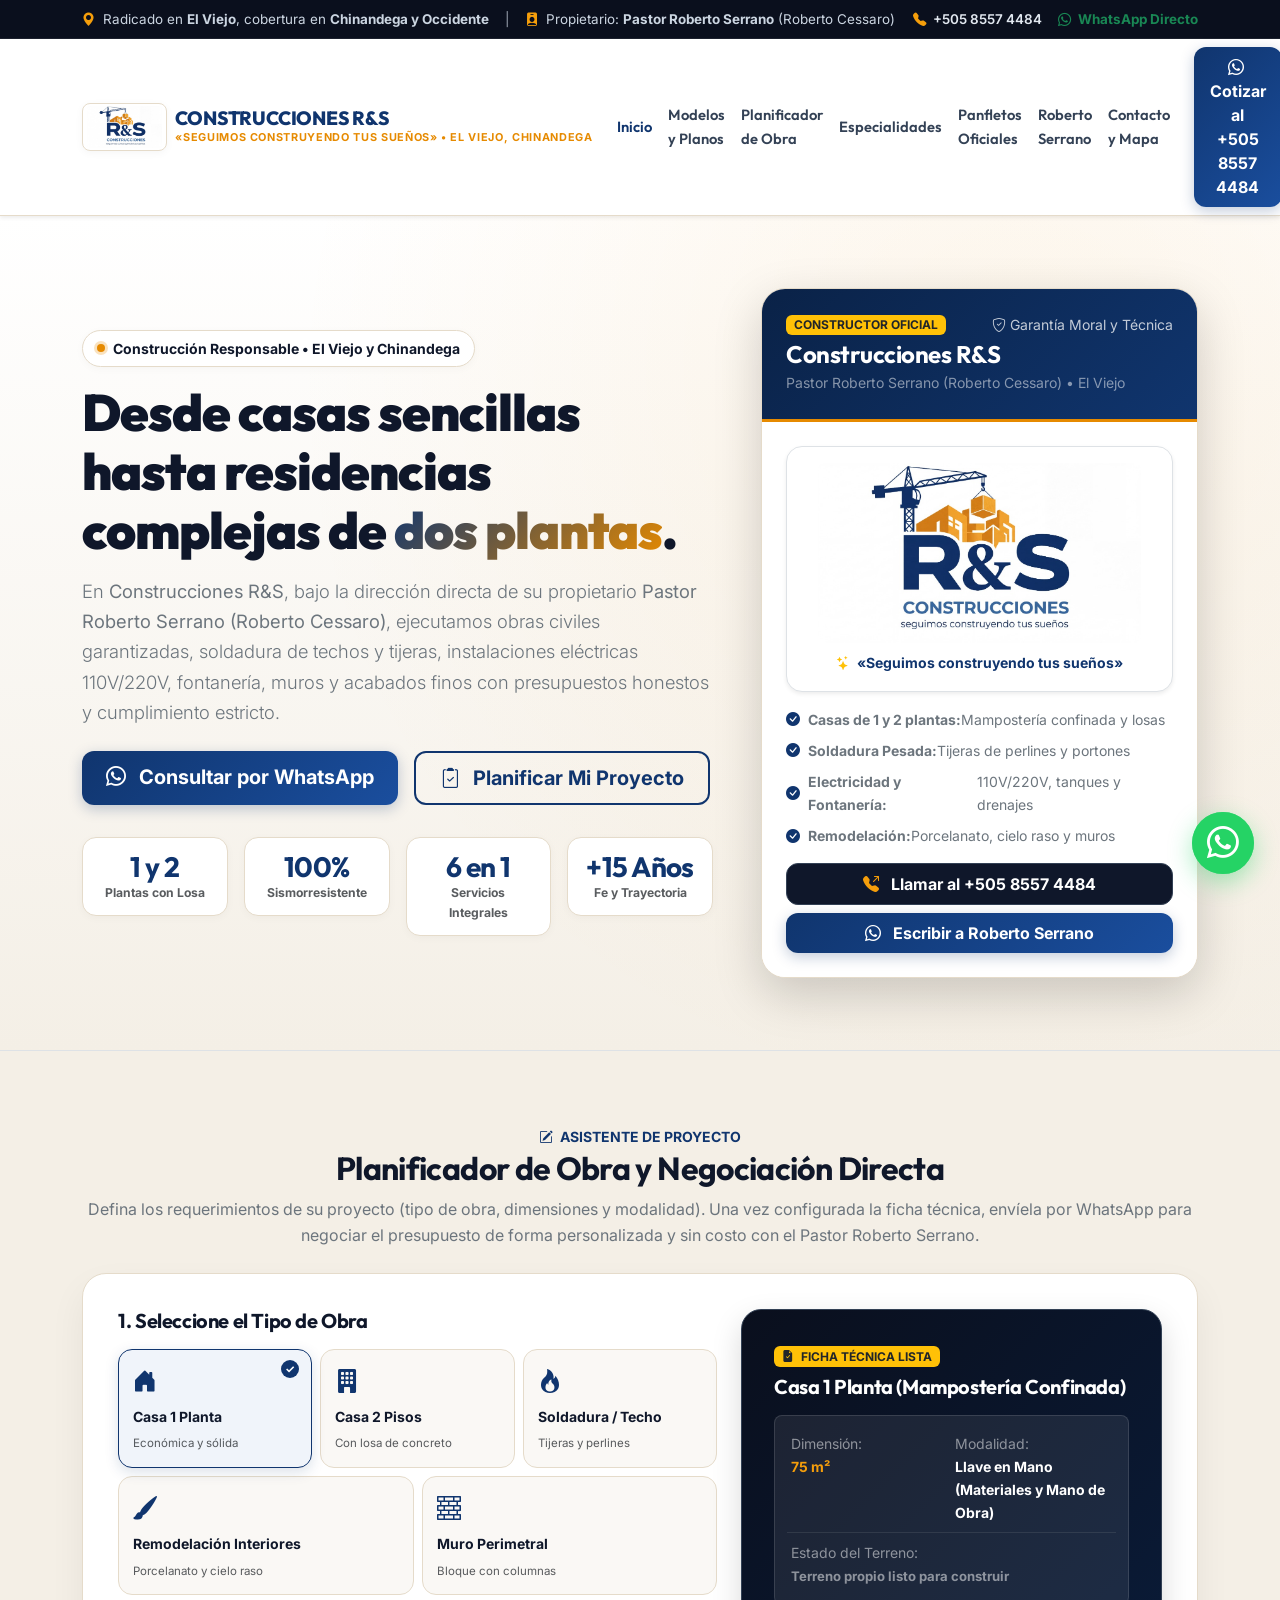
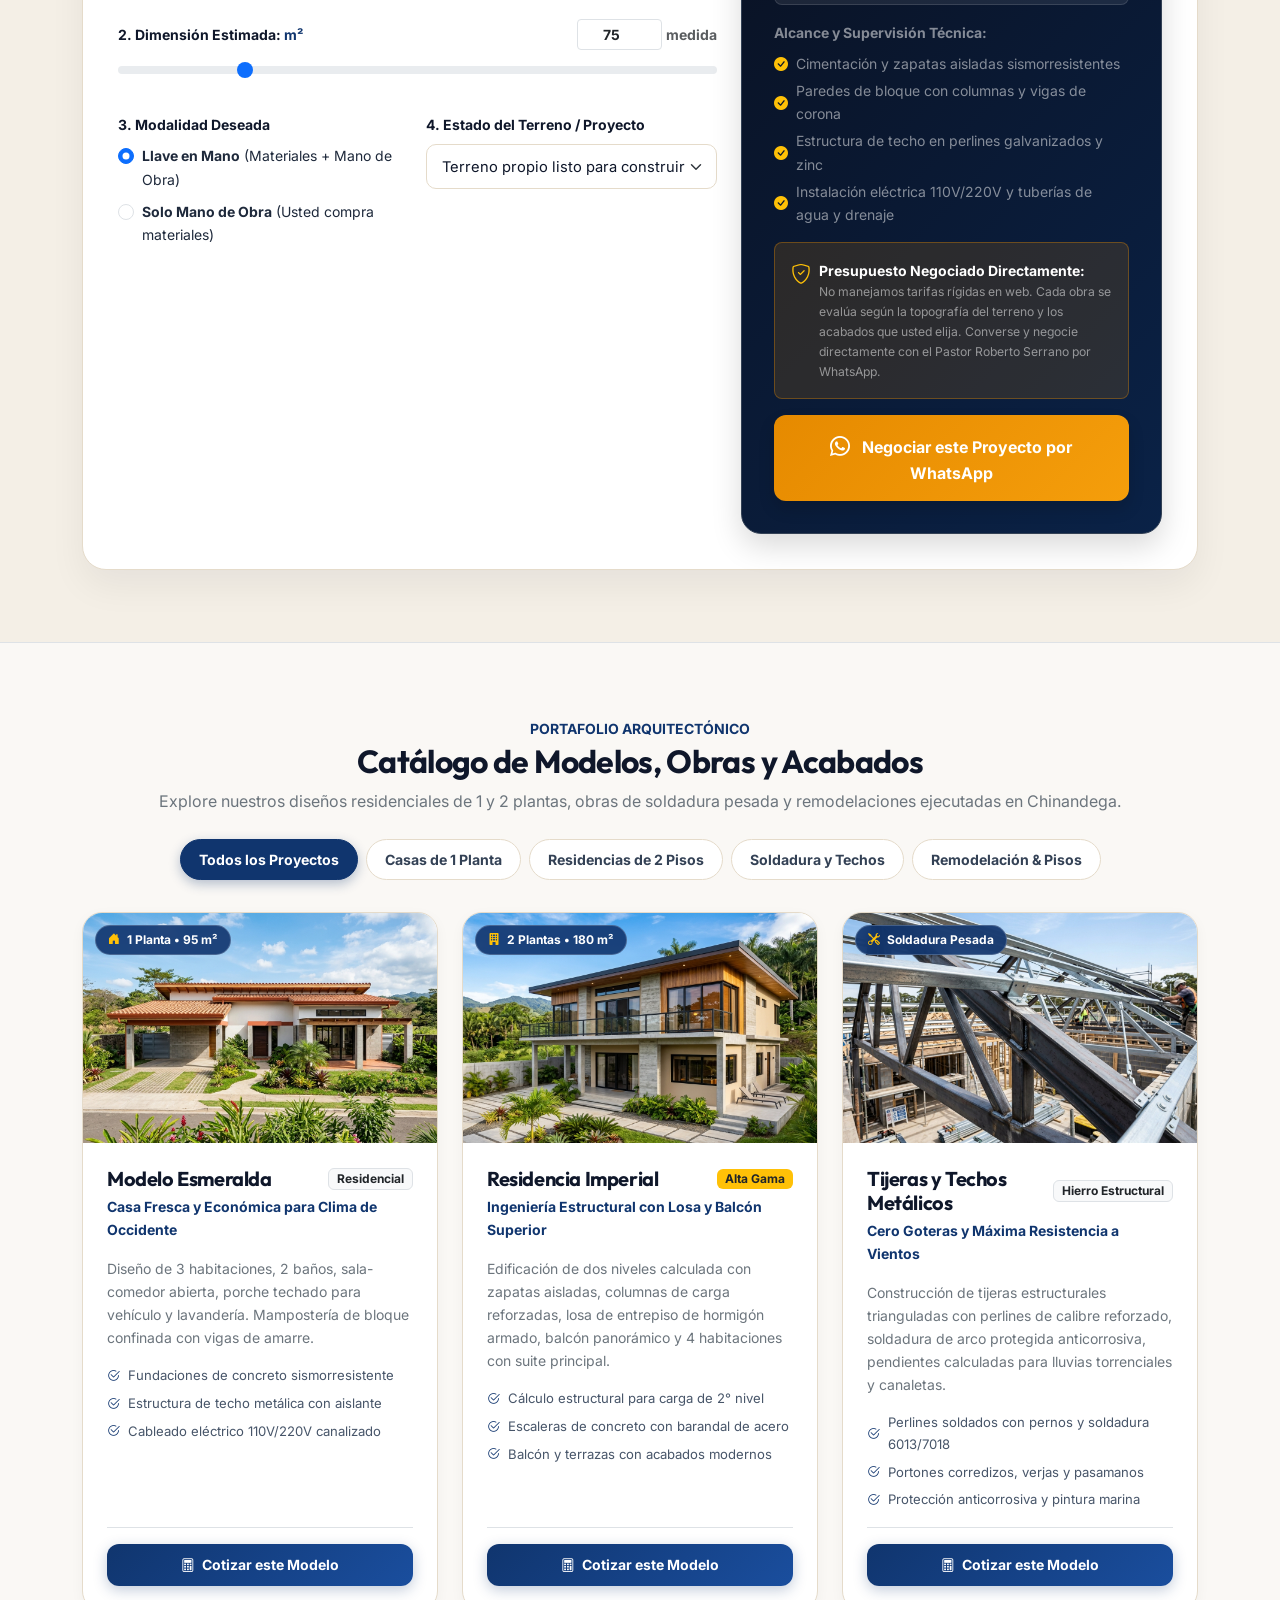
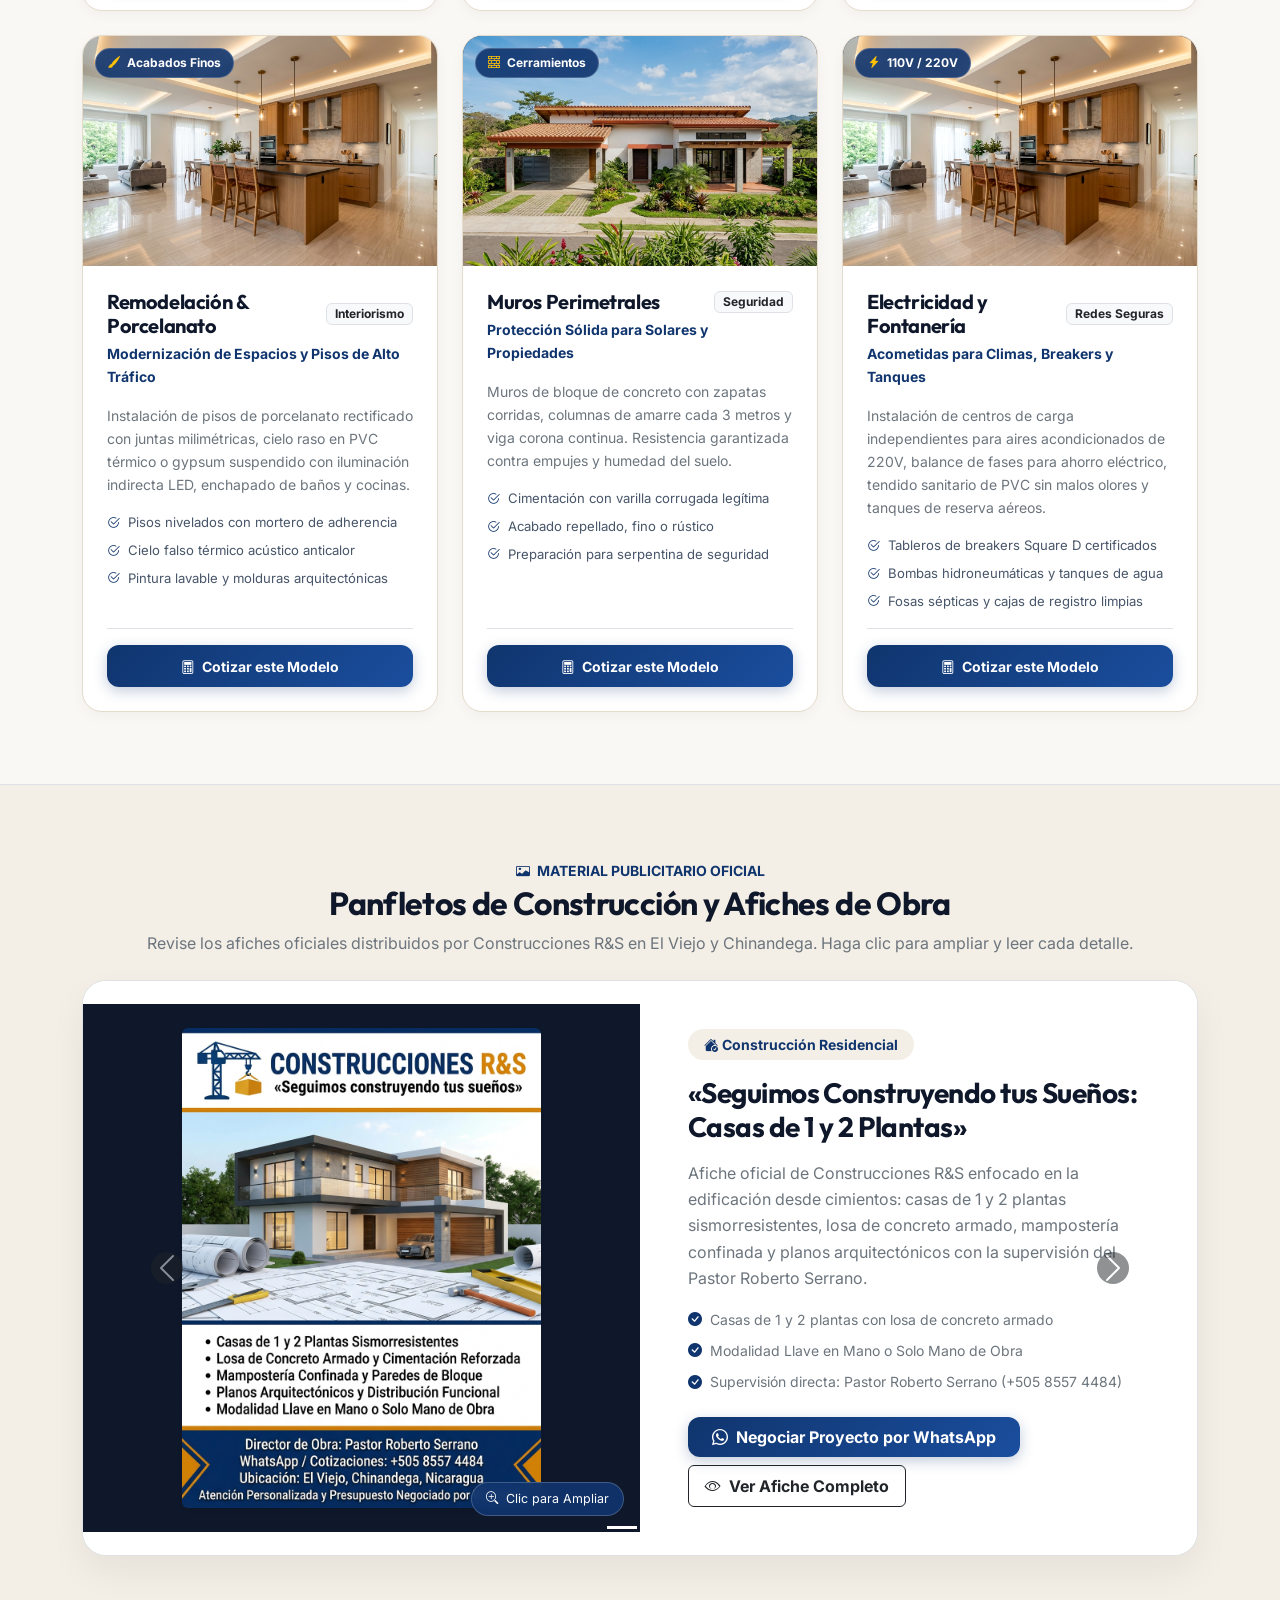
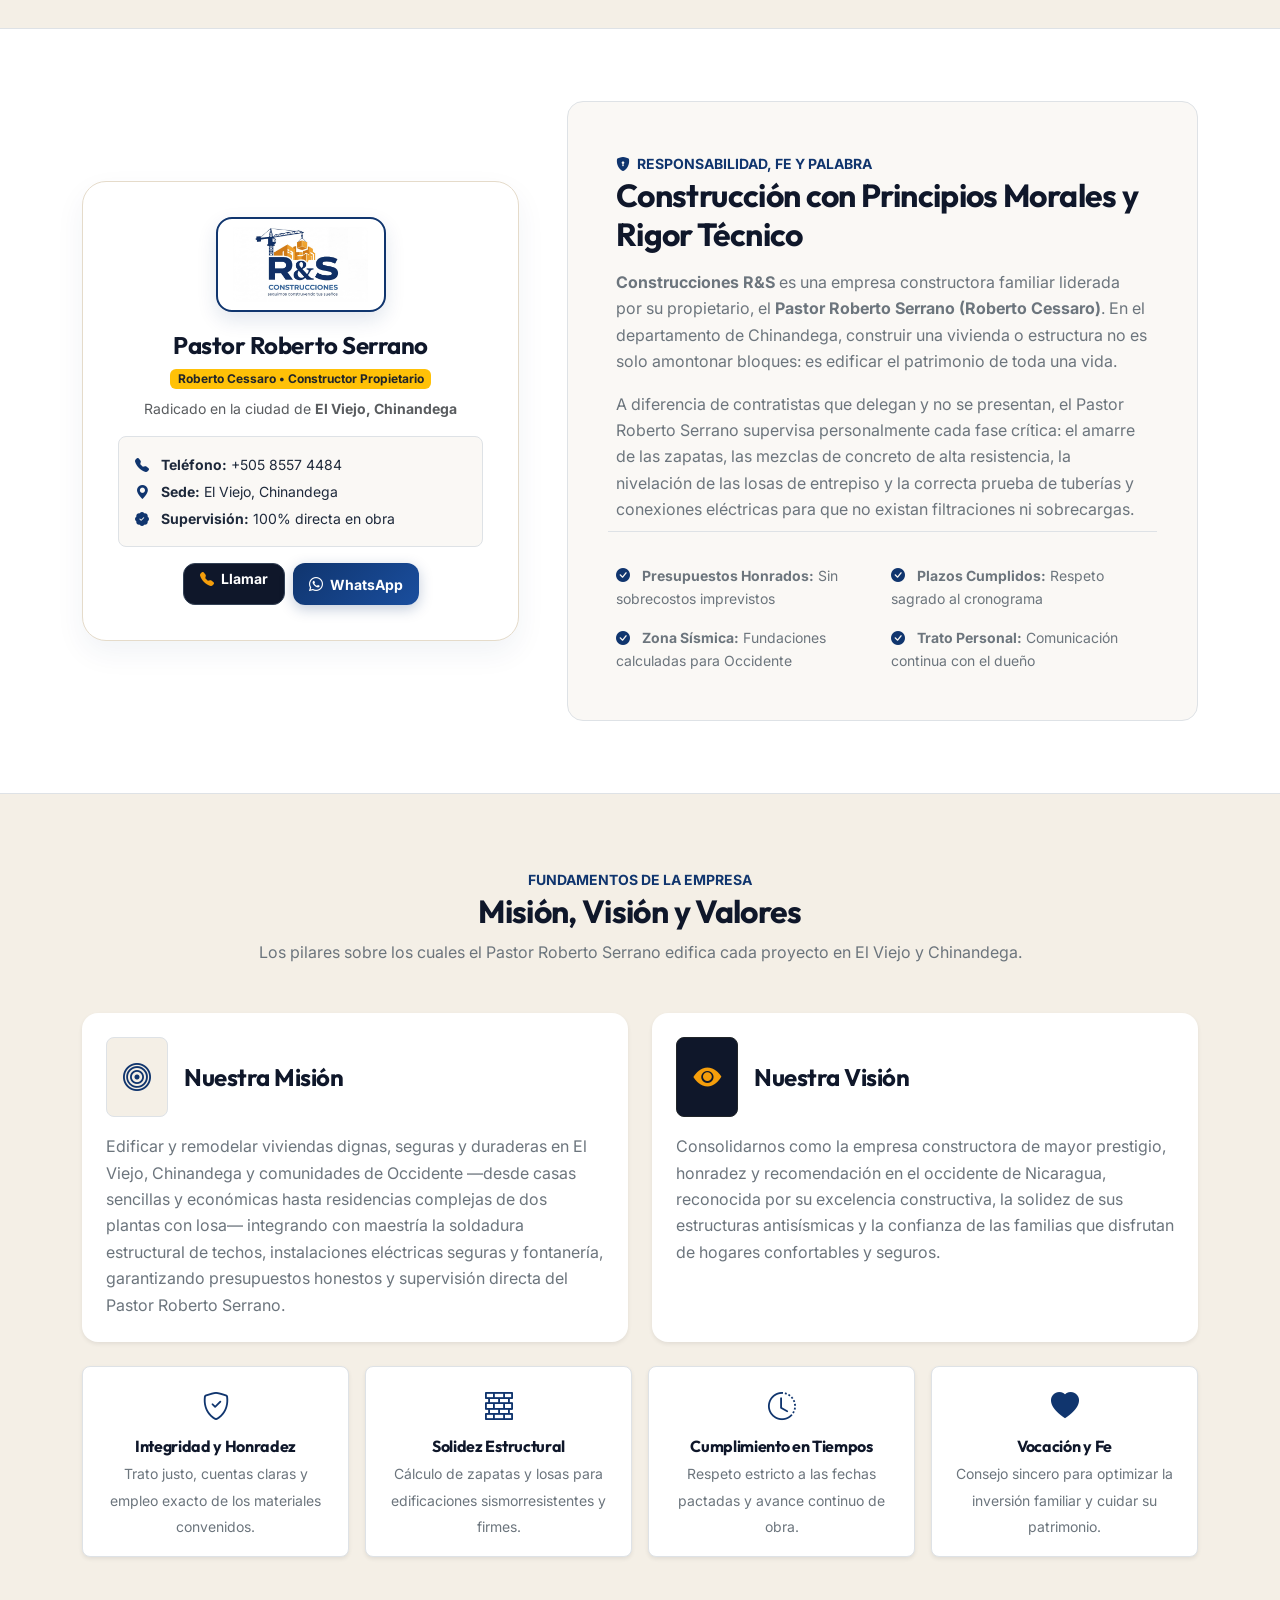
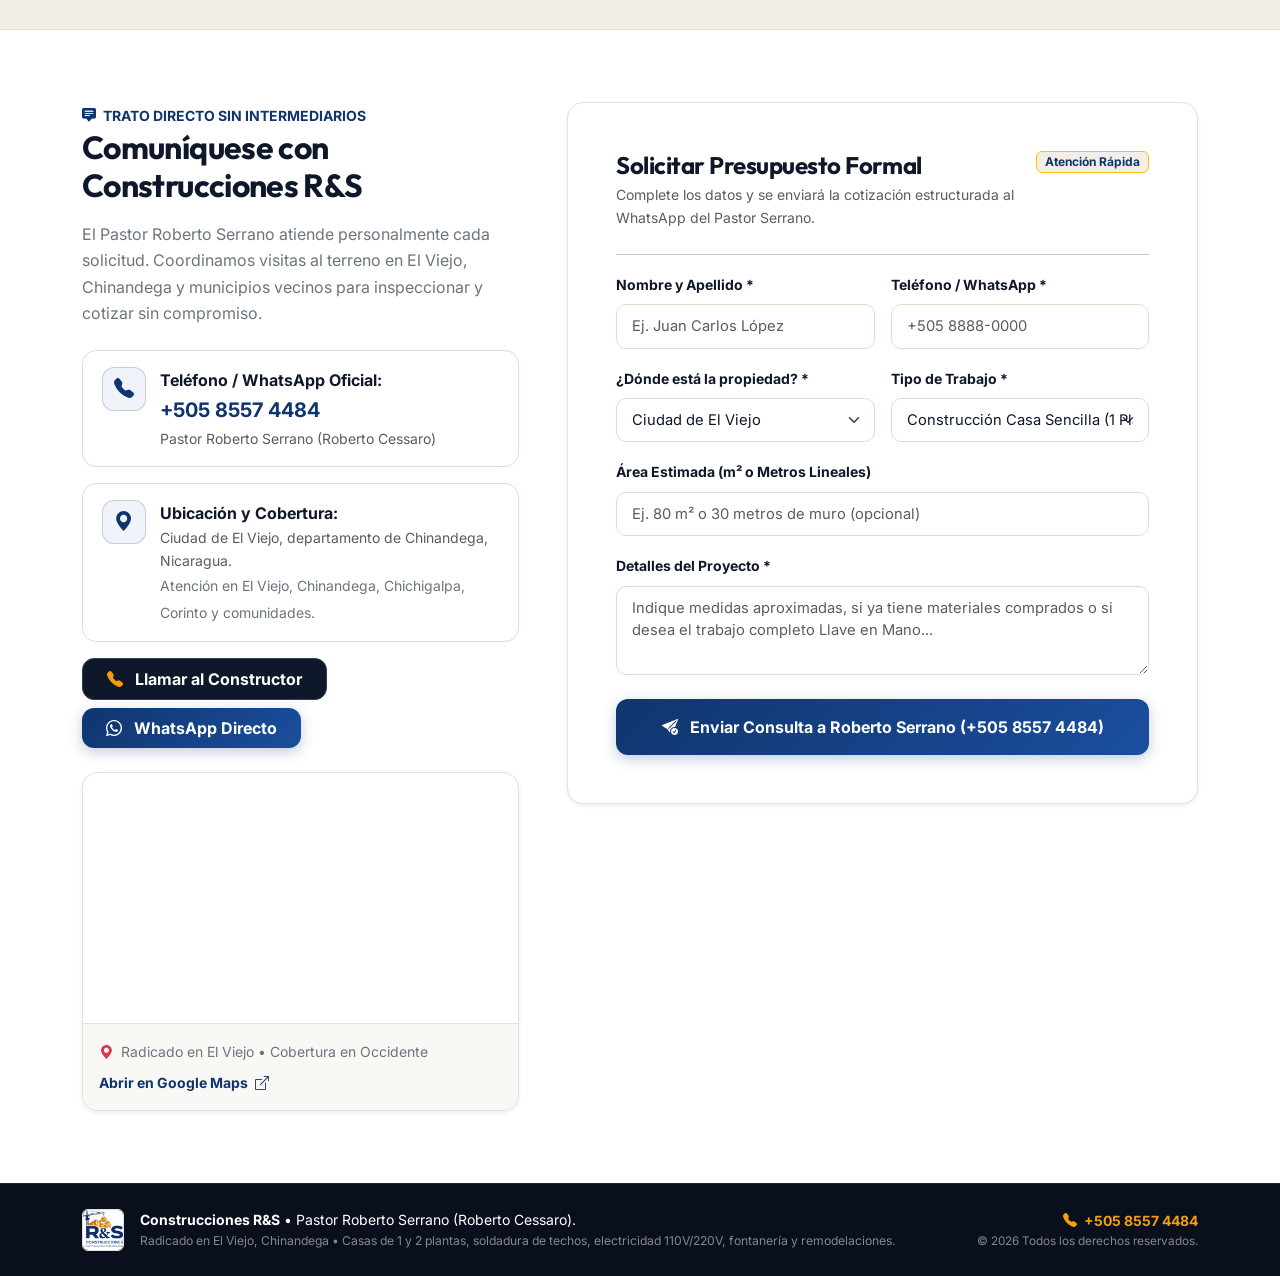
==== CONSTRUCTORA RS/index.html @ 7124463c "Publicación oficial de páginas web: Construcciones R&S, Taller Don Chungo y Veterinaria La Virgen" ====
<!DOCTYPE html>
<html lang="es">
<head>
  <meta charset="UTF-8">
  <meta name="viewport" content="width=device-width, initial-scale=1.0">
  <meta name="description" content="Construcciones R&S - A cargo de su propietario Pastor Roberto Serrano (Roberto Cessaro) en El Viejo y Chinandega. Construcción de casas de 1 y 2 plantas, soldadura de techos y tijeras, electricidad 110V/220V, fontanería, remodelación de interiores y muros perimetrales.">
  <title>Construcciones R&amp;S | Pastor Roberto Serrano • El Viejo, Chinandega | Casas de 1 y 2 Plantas</title>

  <!-- Favicon / Logo -->
  <link rel="icon" type="image/jpeg" href="logo.jpg">

  <!-- Bootstrap 5 CSS -->
  <link href="https://cdn.jsdelivr.net/npm/bootstrap@5.3.3/dist/css/bootstrap.min.css" rel="stylesheet">
  <!-- Bootstrap Icons -->
  <link rel="stylesheet" href="https://cdn.jsdelivr.net/npm/bootstrap-icons@1.11.3/font/bootstrap-icons.min.css">
  
  <!-- Google Fonts: Outfit & Inter -->
  <link rel="preconnect" href="https://fonts.googleapis.com">
  <link rel="preconnect" href="https://fonts.gstatic.com" crossorigin>
  <link href="https://fonts.googleapis.com/css2?family=Outfit:wght@400;500;600;700;800;900&family=Inter:wght@300;400;500;600;700;800&display=swap" rel="stylesheet">

  <link rel="stylesheet" href="style.css">
</head>
<body>

  <!-- 1. BARRA SUPERIOR DE INFORMACIÓN Y CONTACTO DIRECTO -->
  <div class="top-header-bar py-2">
    <div class="container d-flex flex-wrap justify-content-between align-items-center gap-2">
      <div class="d-flex align-items-center gap-3">
        <span><i class="bi bi-geo-alt-fill text-gold me-1"></i> Radicado en <strong>El Viejo</strong>, cobertura en <strong>Chinandega y Occidente</strong></span>
        <span class="d-none d-lg-inline opacity-75">|</span>
        <span class="d-none d-lg-inline"><i class="bi bi-person-badge-fill text-gold me-1"></i> Propietario: <strong>Pastor Roberto Serrano</strong> (Roberto Cessaro)</span>
      </div>
      <div class="d-flex align-items-center gap-3">
        <a href="tel:+50585574484" class="fw-semibold">
          <i class="bi bi-telephone-fill text-gold me-1"></i> +505 8557 4484
        </a>
        <a href="https://wa.me/50585574484?text=Hola%20Pastor%20Roberto%20Serrano,%20deseo%20cotizar%20un%20proyecto%20con%20Construcciones%20R%26S" target="_blank" rel="noopener" class="text-success fw-bold">
          <i class="bi bi-whatsapp me-1"></i> WhatsApp Directo
        </a>
      </div>
    </div>
  </div>

  <!-- 2. NAVBAR MODERNO DE ALTA GAMA -->
  <nav class="navbar navbar-expand-xl sticky-top custom-navbar shadow-sm">
    <div class="container">
      <a class="navbar-brand d-flex align-items-center gap-2" href="#inicio">
        <img src="logo.jpg" onerror="this.src='logo.svg'" alt="Logo Construcciones R&amp;S" class="brand-logo-img">
        <div>
          <span class="brand-name d-block">CONSTRUCCIONES R&amp;S</span>
          <span class="brand-loc d-block">«SEGUIMOS CONSTRUYENDO TUS SUEÑOS» &bull; EL VIEJO, CHINANDEGA</span>
        </div>
      </a>

      <button class="navbar-toggler border-0" type="button" data-bs-toggle="collapse" data-bs-target="#navbarContent" aria-controls="navbarContent" aria-expanded="false" aria-label="Abrir navegación">
        <span class="navbar-toggler-icon"></span>
      </button>

      <div class="collapse navbar-collapse" id="navbarContent">
        <ul class="navbar-nav ms-auto mb-2 mb-xl-0 align-items-xl-center">
          <li class="nav-item"><a class="nav-link active" href="#inicio">Inicio</a></li>
          <li class="nav-item"><a class="nav-link" href="#catalogo">Modelos y Planos</a></li>
          <li class="nav-item"><a class="nav-link" href="#planificador">Planificador de Obra</a></li>
          <li class="nav-item"><a class="nav-link" href="#servicios">Especialidades</a></li>
          <li class="nav-item"><a class="nav-link" href="#panfletos">Panfletos Oficiales</a></li>
          <li class="nav-item"><a class="nav-link" href="#propietario">Roberto Serrano</a></li>
          <li class="nav-item"><a class="nav-link" href="#contacto">Contacto y Mapa</a></li>
          <li class="nav-item ms-xl-3 mt-2 mt-xl-0">
            <a class="btn btn-bronze text-white px-3 py-2 fw-bold" href="https://wa.me/50585574484?text=Hola%20Pastor%20Roberto%20Serrano,%20deseo%20solicitar%20un%20presupuesto%20de%20construcci%C3%B3n" target="_blank" rel="noopener">
              <i class="bi bi-whatsapp me-1"></i> Cotizar al +505 8557 4484
            </a>
          </li>
        </ul>
      </div>
    </div>
  </nav>

  <!-- 3. HERO SECTION ARQUITECTÓNICO -->
  <header class="hero-section py-5" id="inicio">
    <div class="container py-lg-4">
      <div class="row align-items-center g-4 g-lg-5">
        <div class="col-lg-7">
          <div class="badge-hero-architect mb-3">
            <span class="hero-pulse-dot"></span>
            <span class="small fw-bold text-slate-900">Construcción Responsable &bull; El Viejo y Chinandega</span>
          </div>

          <h1 class="hero-title mb-3">
            Desde casas sencillas hasta residencias complejas de <span class="hero-title-highlight">dos plantas</span>.
          </h1>

          <p class="lead text-secondary mb-4" style="font-size: 1.15rem;">
            En <strong>Construcciones R&amp;S</strong>, bajo la dirección directa de su propietario <strong>Pastor Roberto Serrano (Roberto Cessaro)</strong>, ejecutamos obras civiles garantizadas, soldadura de techos y tijeras, instalaciones eléctricas 110V/220V, fontanería, muros y acabados finos con presupuestos honestos y cumplimiento estricto.
          </p>

          <div class="d-flex flex-wrap gap-3 mb-4">
            <a href="https://wa.me/50585574484?text=Hola%20Pastor%20Roberto%20Serrano,%20quiero%20hacer%20una%20consulta%20para%20construir%20mi%20casa" target="_blank" rel="noopener" class="btn btn-bronze btn-lg px-4 fw-bold">
              <i class="bi bi-whatsapp me-2"></i> Consultar por WhatsApp
            </a>
            <a href="#planificador" class="btn btn-bronze-outline btn-lg px-4 fw-bold">
              <i class="bi bi-clipboard2-check me-2"></i> Planificar Mi Proyecto
            </a>
          </div>

          <!-- Indicadores de Confianza -->
          <div class="row g-2 g-md-3 pt-2">
            <div class="col-6 col-md-3">
              <div class="kpi-box text-center">
                <h3 class="fw-bold text-bronze mb-0"><span class="counter-number" data-target="2" data-prefix="1 y ">1 y 2</span></h3>
                <small class="text-muted fw-bold d-block" style="font-size: 0.76rem;">Plantas con Losa</small>
              </div>
            </div>
            <div class="col-6 col-md-3">
              <div class="kpi-box text-center">
                <h3 class="fw-bold text-bronze mb-0"><span class="counter-number" data-target="100" data-suffix="%">100%</span></h3>
                <small class="text-muted fw-bold d-block" style="font-size: 0.76rem;">Sismorresistente</small>
              </div>
            </div>
            <div class="col-6 col-md-3">
              <div class="kpi-box text-center">
                <h3 class="fw-bold text-bronze mb-0"><span class="counter-number" data-target="6" data-suffix=" en 1">6 en 1</span></h3>
                <small class="text-muted fw-bold d-block" style="font-size: 0.76rem;">Servicios Integrales</small>
              </div>
            </div>
            <div class="col-6 col-md-3">
              <div class="kpi-box text-center">
                <h3 class="fw-bold text-bronze mb-0">+<span class="counter-number" data-target="15" data-suffix=" Años">15 Años</span></h3>
                <small class="text-muted fw-bold d-block" style="font-size: 0.76rem;">Fe y Trayectoria</small>
              </div>
            </div>
          </div>
        </div>

        <div class="col-lg-5">
          <div class="card-hero-showcase shadow-lg">
            <div class="card-hero-header">
              <div class="d-flex justify-content-between align-items-center mb-1">
                <span class="badge bg-warning text-dark fw-bold">CONSTRUCTOR OFICIAL</span>
                <span class="small opacity-75"><i class="bi bi-shield-check"></i> Garantía Moral y Técnica</span>
              </div>
              <h4 class="fw-bold mb-0 text-white">Construcciones R&amp;S</h4>
              <small class="text-white-50">Pastor Roberto Serrano (Roberto Cessaro) &bull; El Viejo</small>
            </div>
            <div class="p-4 bg-white">
              <div class="text-center p-3 mb-3 rounded-4 bg-white border shadow-sm">
                <img src="logo.jpg" onerror="this.src='logo.svg'" alt="Logo Oficial Construcciones R&amp;S - Seguimos Construyendo tus Sueños" class="img-fluid rounded-3" style="max-height: 180px; width: auto; object-fit: contain;">
                <div class="mt-2 text-navy fw-bold small">
                  <i class="bi bi-stars text-warning me-1"></i> «Seguimos construyendo tus sueños»
                </div>
              </div>

              <div class="small mb-3 text-secondary">
                <div class="d-flex align-items-center mb-2">
                  <i class="bi bi-check-circle-fill text-bronze me-2"></i> <strong>Casas de 1 y 2 plantas:</strong> Mampostería confinada y losas
                </div>
                <div class="d-flex align-items-center mb-2">
                  <i class="bi bi-check-circle-fill text-bronze me-2"></i> <strong>Soldadura Pesada:</strong> Tijeras de perlines y portones
                </div>
                <div class="d-flex align-items-center mb-2">
                  <i class="bi bi-check-circle-fill text-bronze me-2"></i> <strong>Electricidad y Fontanería:</strong> 110V/220V, tanques y drenajes
                </div>
                <div class="d-flex align-items-center">
                  <i class="bi bi-check-circle-fill text-bronze me-2"></i> <strong>Remodelación:</strong> Porcelanato, cielo raso y muros
                </div>
              </div>

              <div class="d-grid gap-2">
                <a href="tel:+50585574484" class="btn btn-dark-architect py-2">
                  <i class="bi bi-telephone-outbound-fill me-2 text-gold"></i> Llamar al +505 8557 4484
                </a>
                <a href="https://wa.me/50585574484?text=Hola%20Pastor%20Roberto%20Serrano,%20deseo%20agendar%20una%20visita%20a%20mi%20terreno" target="_blank" rel="noopener" class="btn btn-bronze py-2">
                  <i class="bi bi-whatsapp me-2"></i> Escribir a Roberto Serrano
                </a>
              </div>
            </div>
          </div>
        </div>
      </div>
    </div>
  </header>

  <!-- 4. PLANIFICADOR DE PROYECTO Y NEGOCIACIÓN DIRECTA (SIN PRECIOS) -->
  <section class="py-5 bg-sand-100 border-top border-bottom reveal-on-scroll" id="planificador">
    <div class="container py-lg-4">
      <div class="text-center max-w-700 mx-auto mb-4">
        <span class="text-bronze text-uppercase fw-bold small"><i class="bi bi-pencil-square me-1"></i> Asistente de Proyecto</span>
        <h2 class="fw-bold text-slate-900">Planificador de Obra y Negociación Directa</h2>
        <p class="text-secondary">Defina los requerimientos de su proyecto (tipo de obra, dimensiones y modalidad). Una vez configurada la ficha técnica, envíela por WhatsApp para negociar el presupuesto de forma personalizada y sin costo con el Pastor Roberto Serrano.</p>
      </div>

      <div class="calc-card-container">
        <div class="row g-4">
          <!-- Columna de Configuración de la Obra -->
          <div class="col-lg-7">
            <h5 class="fw-bold text-slate-900 mb-3">1. Seleccione el Tipo de Obra</h5>
            <div class="row g-2 mb-4">
              <div class="col-sm-6 col-md-4">
                <div class="calc-type-btn active" data-type="casa1">
                  <div>
                    <i class="bi bi-house-door-fill text-bronze fs-4 mb-1 d-block"></i>
                    <strong class="d-block text-slate-900 small">Casa 1 Planta</strong>
                    <small class="text-muted" style="font-size: 0.72rem;">Económica y sólida</small>
                  </div>
                </div>
              </div>
              <div class="col-sm-6 col-md-4">
                <div class="calc-type-btn" data-type="casa2">
                  <div>
                    <i class="bi bi-building-fill text-bronze fs-4 mb-1 d-block"></i>
                    <strong class="d-block text-slate-900 small">Casa 2 Pisos</strong>
                    <small class="text-muted" style="font-size: 0.72rem;">Con losa de concreto</small>
                  </div>
                </div>
              </div>
              <div class="col-sm-6 col-md-4">
                <div class="calc-type-btn" data-type="soldadura">
                  <div>
                    <i class="bi bi-fire text-bronze fs-4 mb-1 d-block"></i>
                    <strong class="d-block text-slate-900 small">Soldadura / Techo</strong>
                    <small class="text-muted" style="font-size: 0.72rem;">Tijeras y perlines</small>
                  </div>
                </div>
              </div>
              <div class="col-sm-6 col-md-6">
                <div class="calc-type-btn" data-type="remodelacion">
                  <div>
                    <i class="bi bi-brush-fill text-bronze fs-4 mb-1 d-block"></i>
                    <strong class="d-block text-slate-900 small">Remodelación Interiores</strong>
                    <small class="text-muted" style="font-size: 0.72rem;">Porcelanato y cielo raso</small>
                  </div>
                </div>
              </div>
              <div class="col-sm-12 col-md-6">
                <div class="calc-type-btn" data-type="muro">
                  <div>
                    <i class="bi bi-bricks text-bronze fs-4 mb-1 d-block"></i>
                    <strong class="d-block text-slate-900 small">Muro Perimetral</strong>
                    <small class="text-muted" style="font-size: 0.72rem;">Bloque con columnas</small>
                  </div>
                </div>
              </div>
            </div>

            <!-- Área o Dimensión -->
            <div class="mb-4">
              <div class="d-flex justify-content-between align-items-center mb-2">
                <label for="calcAreaSlider" class="fw-bold text-slate-900 small">
                  2. Dimensión Estimada: <span id="calcUnidadLabel" class="text-bronze">m²</span>
                </label>
                <div class="d-flex align-items-center gap-1">
                  <input type="number" id="calcAreaInput" class="form-control form-control-sm text-center fw-bold" style="width: 85px;" value="75" min="10" max="500">
                  <span class="small text-muted fw-bold">medida</span>
                </div>
              </div>
              <input type="range" class="form-range" id="calcAreaSlider" min="30" max="250" value="75">
            </div>

            <!-- Modalidad y Estado del Terreno -->
            <div class="row g-3">
              <div class="col-sm-6">
                <label class="fw-bold text-slate-900 small d-block mb-2">3. Modalidad Deseada</label>
                <div class="form-check mb-2">
                  <input class="form-check-input" type="radio" name="calcMode" id="modeTodo" value="todo_incluido" checked>
                  <label class="form-check-label small" for="modeTodo">
                    <strong>Llave en Mano</strong> (Materiales + Mano de Obra)
                  </label>
                </div>
                <div class="form-check">
                  <input class="form-check-input" type="radio" name="calcMode" id="modeMano" value="mano_obra">
                  <label class="form-check-label small" for="modeMano">
                    <strong>Solo Mano de Obra</strong> (Usted compra materiales)
                  </label>
                </div>
              </div>

              <div class="col-sm-6">
                <label for="calcTerrenoSelect" class="fw-bold text-slate-900 small d-block mb-2">4. Estado del Terreno / Proyecto</label>
                <select id="calcTerrenoSelect" class="form-select form-select-sm form-architect-control">
                  <option value="Terreno propio listo para construir">Terreno propio listo para construir</option>
                  <option value="Cuento con planos arquitectónicos">Cuento con planos arquitectónicos</option>
                  <option value="Proyecto para iniciar desde cero">Proyecto para iniciar desde cero</option>
                  <option value="Remodelación sobre casa existente">Remodelación sobre casa existente</option>
                </select>
              </div>
            </div>
          </div>

          <!-- Columna de Ficha Técnica del Proyecto (Sin precios) -->
          <div class="col-lg-5">
            <div class="calc-result-box h-100 d-flex flex-column justify-content-between">
              <div>
                <span class="badge bg-warning text-dark fw-bold mb-2"><i class="bi bi-file-earmark-check-fill me-1"></i> FICHA TÉCNICA LISTA</span>
                <h5 class="text-white fw-bold mb-3" id="calcObraTitle">Casa 1 Planta (Mampostería Confinada)</h5>

                <!-- Resumen de Requerimientos -->
                <div class="p-3 rounded-3 mb-3" style="background: rgba(255, 255, 255, 0.08); border: 1px solid rgba(255, 255, 255, 0.12);">
                  <div class="row g-2 mb-2 pb-2 border-bottom border-secondary border-opacity-25 small">
                    <div class="col-6">
                      <span class="text-white-50 d-block">Dimensión:</span>
                      <strong class="text-gold" id="calcDimensionSummary">75 m²</strong>
                    </div>
                    <div class="col-6">
                      <span class="text-white-50 d-block">Modalidad:</span>
                      <strong class="text-white" id="calcModalidadSummary">Llave en Mano</strong>
                    </div>
                  </div>
                  <div class="small">
                    <span class="text-white-50 d-block">Estado del Terreno:</span>
                    <strong class="text-white-50" id="calcTerrenoSummary" style="font-size: 0.82rem;">Terreno propio listo para construir</strong>
                  </div>
                </div>

                <!-- Alcance Técnico Garantizado -->
                <div class="mb-3">
                  <span class="small text-white-50 fw-bold d-block mb-2">Alcance y Supervisión Técnica:</span>
                  <div id="calcAlcanceList">
                    <!-- Generado dinámicamente -->
                  </div>
                </div>

                <!-- Nota de Negociación Directa -->
                <div class="p-3 rounded-3 mb-3" style="background: rgba(230, 138, 0, 0.15); border: 1px solid rgba(230, 138, 0, 0.35);">
                  <div class="d-flex align-items-start gap-2">
                    <i class="bi bi-shield-check text-warning fs-5 flex-shrink-0"></i>
                    <div>
                      <strong class="text-white small d-block">Presupuesto Negociado Directamente:</strong>
                      <small class="text-white-50 d-block" style="font-size: 0.76rem;">
                        No manejamos tarifas rígidas en web. Cada obra se evalúa según la topografía del terreno y los acabados que usted elija. Converse y negocie directamente con el Pastor Roberto Serrano por WhatsApp.
                      </small>
                    </div>
                  </div>
                </div>
              </div>

              <div>
                <button type="button" class="btn btn-gold-action text-white w-100 py-3 fw-bold shadow fs-6" id="btnSharePlanWhatsApp">
                  <i class="bi bi-whatsapp me-2 fs-5"></i> Negociar este Proyecto por WhatsApp
                </button>
              </div>
            </div>
          </div>
        </div>
      </div>
    </div>
  </section>

  <!-- 5. CATÁLOGO INTERACTIVO DE MODELOS, PLANOS Y ACABADOS ARQUITECTÓNICOS -->
  <section class="py-5 bg-sand-50 reveal-on-scroll" id="catalogo">
    <div class="container py-lg-4">
      <div class="text-center max-w-700 mx-auto mb-4">
        <span class="text-bronze text-uppercase fw-bold small">Portafolio Arquitectónico</span>
        <h2 class="fw-bold text-slate-900">Catálogo de Modelos, Obras y Acabados</h2>
        <p class="text-secondary">Explore nuestros diseños residenciales de 1 y 2 plantas, obras de soldadura pesada y remodelaciones ejecutadas en Chinandega.</p>
      </div>

      <!-- Filtros Dinámicos -->
      <div class="filter-pills-wrap">
        <span class="filter-pill active" data-filter="*">Todos los Proyectos</span>
        <span class="filter-pill" data-filter="casa1">Casas de 1 Planta</span>
        <span class="filter-pill" data-filter="casa2">Residencias de 2 Pisos</span>
        <span class="filter-pill" data-filter="soldadura">Soldadura y Techos</span>
        <span class="filter-pill" data-filter="remodelacion">Remodelación &amp; Pisos</span>
      </div>

      <!-- Cuadrícula del Catálogo -->
      <div class="row g-4" id="catalogGrid">
        <!-- 1. Casa 1 Planta -->
        <div class="col-md-6 col-lg-4 catalog-item-col" data-category="casa1">
          <div class="catalog-card">
            <div class="catalog-img-wrap">
              <img src="img/casa_1_piso.jpg" alt="Casa Modelo Esmeralda 1 Planta" loading="lazy">
              <span class="catalog-badge-float"><i class="bi bi-house-door-fill text-warning me-1"></i> 1 Planta &bull; 95 m²</span>
            </div>
            <div class="p-4 d-flex flex-column justify-content-between flex-grow-1">
              <div>
                <div class="d-flex justify-content-between align-items-center mb-1">
                  <h5 class="fw-bold text-slate-900 mb-0">Modelo Esmeralda</h5>
                  <span class="badge bg-light text-dark border">Residencial</span>
                </div>
                <small class="text-bronze fw-bold d-block mb-3">Casa Fresca y Económica para Clima de Occidente</small>

                <p class="small text-secondary mb-3">
                  Diseño de 3 habitaciones, 2 baños, sala-comedor abierta, porche techado para vehículo y lavandería. Mampostería de bloque confinada con vigas de amarre.
                </p>

                <div class="mb-3">
                  <div class="catalog-spec-item"><i class="bi bi-check2-circle text-bronze"></i> Fundaciones de concreto sismorresistente</div>
                  <div class="catalog-spec-item"><i class="bi bi-check2-circle text-bronze"></i> Estructura de techo metálica con aislante</div>
                  <div class="catalog-spec-item"><i class="bi bi-check2-circle text-bronze"></i> Cableado eléctrico 110V/220V canalizado</div>
                </div>
              </div>

              <div class="pt-3 border-top d-flex gap-2">
                <button type="button" class="btn btn-sm btn-bronze w-100 fw-bold" onclick="seleccionarModeloParaCotizar('Modelo Esmeralda (1 Planta 95 m²)', 'Construcción Casa Sencilla')">
                  <i class="bi bi-calculator me-1"></i> Cotizar este Modelo
                </button>
              </div>
            </div>
          </div>
        </div>

        <!-- 2. Residencia 2 Pisos -->
        <div class="col-md-6 col-lg-4 catalog-item-col" data-category="casa2">
          <div class="catalog-card">
            <div class="catalog-img-wrap">
              <img src="img/casa_2_pisos.jpg" alt="Residencia Modelo Imperial 2 Pisos" loading="lazy">
              <span class="catalog-badge-float"><i class="bi bi-building-fill text-warning me-1"></i> 2 Plantas &bull; 180 m²</span>
            </div>
            <div class="p-4 d-flex flex-column justify-content-between flex-grow-1">
              <div>
                <div class="d-flex justify-content-between align-items-center mb-1">
                  <h5 class="fw-bold text-slate-900 mb-0">Residencia Imperial</h5>
                  <span class="badge bg-warning text-dark fw-bold">Alta Gama</span>
                </div>
                <small class="text-bronze fw-bold d-block mb-3">Ingeniería Estructural con Losa y Balcón Superior</small>

                <p class="small text-secondary mb-3">
                  Edificación de dos niveles calculada con zapatas aisladas, columnas de carga reforzadas, losa de entrepiso de hormigón armado, balcón panorámico y 4 habitaciones con suite principal.
                </p>

                <div class="mb-3">
                  <div class="catalog-spec-item"><i class="bi bi-check2-circle text-bronze"></i> Cálculo estructural para carga de 2° nivel</div>
                  <div class="catalog-spec-item"><i class="bi bi-check2-circle text-bronze"></i> Escaleras de concreto con barandal de acero</div>
                  <div class="catalog-spec-item"><i class="bi bi-check2-circle text-bronze"></i> Balcón y terrazas con acabados modernos</div>
                </div>
              </div>

              <div class="pt-3 border-top d-flex gap-2">
                <button type="button" class="btn btn-sm btn-bronze w-100 fw-bold" onclick="seleccionarModeloParaCotizar('Residencia Imperial (2 Plantas 180 m²)', 'Construcción Casa de 2 Pisos')">
                  <i class="bi bi-calculator me-1"></i> Cotizar este Modelo
                </button>
              </div>
            </div>
          </div>
        </div>

        <!-- 3. Soldadura y Techo -->
        <div class="col-md-6 col-lg-4 catalog-item-col" data-category="soldadura">
          <div class="catalog-card">
            <div class="catalog-img-wrap">
              <img src="img/soldadura_techo.jpg" alt="Estructura Metálica de Techo Soldado" loading="lazy">
              <span class="catalog-badge-float"><i class="bi bi-tools text-warning me-1"></i> Soldadura Pesada</span>
            </div>
            <div class="p-4 d-flex flex-column justify-content-between flex-grow-1">
              <div>
                <div class="d-flex justify-content-between align-items-center mb-1">
                  <h5 class="fw-bold text-slate-900 mb-0">Tijeras y Techos Metálicos</h5>
                  <span class="badge bg-light text-dark border">Hierro Estructural</span>
                </div>
                <small class="text-bronze fw-bold d-block mb-3">Cero Goteras y Máxima Resistencia a Vientos</small>

                <p class="small text-secondary mb-3">
                  Construcción de tijeras estructurales trianguladas con perlines de calibre reforzado, soldadura de arco protegida anticorrosiva, pendientes calculadas para lluvias torrenciales y canaletas.
                </p>

                <div class="mb-3">
                  <div class="catalog-spec-item"><i class="bi bi-check2-circle text-bronze"></i> Perlines soldados con pernos y soldadura 6013/7018</div>
                  <div class="catalog-spec-item"><i class="bi bi-check2-circle text-bronze"></i> Portones corredizos, verjas y pasamanos</div>
                  <div class="catalog-spec-item"><i class="bi bi-check2-circle text-bronze"></i> Protección anticorrosiva y pintura marina</div>
                </div>
              </div>

              <div class="pt-3 border-top d-flex gap-2">
                <button type="button" class="btn btn-sm btn-bronze w-100 fw-bold" onclick="seleccionarModeloParaCotizar('Estructura de Tijeras y Techo Metálico', 'Soldadura (Portones, Techos, Verjas)')">
                  <i class="bi bi-calculator me-1"></i> Cotizar este Modelo
                </button>
              </div>
            </div>
          </div>
        </div>

        <!-- 4. Remodelación e Interiores -->
        <div class="col-md-6 col-lg-4 catalog-item-col" data-category="remodelacion">
          <div class="catalog-card">
            <div class="catalog-img-wrap">
              <img src="img/remodelacion_interior.jpg" alt="Remodelación de Interiores y Pisos" loading="lazy">
              <span class="catalog-badge-float"><i class="bi bi-brush-fill text-warning me-1"></i> Acabados Finos</span>
            </div>
            <div class="p-4 d-flex flex-column justify-content-between flex-grow-1">
              <div>
                <div class="d-flex justify-content-between align-items-center mb-1">
                  <h5 class="fw-bold text-slate-900 mb-0">Remodelación &amp; Porcelanato</h5>
                  <span class="badge bg-light text-dark border">Interiorismo</span>
                </div>
                <small class="text-bronze fw-bold d-block mb-3">Modernización de Espacios y Pisos de Alto Tráfico</small>

                <p class="small text-secondary mb-3">
                  Instalación de pisos de porcelanato rectificado con juntas milimétricas, cielo raso en PVC térmico o gypsum suspendido con iluminación indirecta LED, enchapado de baños y cocinas.
                </p>

                <div class="mb-3">
                  <div class="catalog-spec-item"><i class="bi bi-check2-circle text-bronze"></i> Pisos nivelados con mortero de adherencia</div>
                  <div class="catalog-spec-item"><i class="bi bi-check2-circle text-bronze"></i> Cielo falso térmico acústico anticalor</div>
                  <div class="catalog-spec-item"><i class="bi bi-check2-circle text-bronze"></i> Pintura lavable y molduras arquitectónicas</div>
                </div>
              </div>

              <div class="pt-3 border-top d-flex gap-2">
                <button type="button" class="btn btn-sm btn-bronze w-100 fw-bold" onclick="seleccionarModeloParaCotizar('Remodelación Integral con Porcelanato y Cielo Raso', 'Remodelación de Interiores')">
                  <i class="bi bi-calculator me-1"></i> Cotizar este Modelo
                </button>
              </div>
            </div>
          </div>
        </div>

        <!-- 5. Muros Perimetrales -->
        <div class="col-md-6 col-lg-4 catalog-item-col" data-category="casa1">
          <div class="catalog-card">
            <div class="catalog-img-wrap">
              <img src="img/casa_1_piso.jpg" alt="Muros Perimetrales y Tapiales" loading="lazy" style="filter: brightness(0.92);">
              <span class="catalog-badge-float"><i class="bi bi-bricks text-warning me-1"></i> Cerramientos</span>
            </div>
            <div class="p-4 d-flex flex-column justify-content-between flex-grow-1">
              <div>
                <div class="d-flex justify-content-between align-items-center mb-1">
                  <h5 class="fw-bold text-slate-900 mb-0">Muros Perimetrales</h5>
                  <span class="badge bg-light text-dark border">Seguridad</span>
                </div>
                <small class="text-bronze fw-bold d-block mb-3">Protección Sólida para Solares y Propiedades</small>

                <p class="small text-secondary mb-3">
                  Muros de bloque de concreto con zapatas corridas, columnas de amarre cada 3 metros y viga corona continua. Resistencia garantizada contra empujes y humedad del suelo.
                </p>

                <div class="mb-3">
                  <div class="catalog-spec-item"><i class="bi bi-check2-circle text-bronze"></i> Cimentación con varilla corrugada legítima</div>
                  <div class="catalog-spec-item"><i class="bi bi-check2-circle text-bronze"></i> Acabado repellado, fino o rústico</div>
                  <div class="catalog-spec-item"><i class="bi bi-check2-circle text-bronze"></i> Preparación para serpentina de seguridad</div>
                </div>
              </div>

              <div class="pt-3 border-top d-flex gap-2">
                <button type="button" class="btn btn-sm btn-bronze w-100 fw-bold" onclick="seleccionarModeloParaCotizar('Muro Perimetral de Bloque Sismorresistente', 'Muro Perimetral')">
                  <i class="bi bi-calculator me-1"></i> Cotizar este Modelo
                </button>
              </div>
            </div>
          </div>
        </div>

        <!-- 6. Electricidad & Fontanería -->
        <div class="col-md-6 col-lg-4 catalog-item-col" data-category="remodelacion">
          <div class="catalog-card">
            <div class="catalog-img-wrap">
              <img src="img/remodelacion_interior.jpg" alt="Instalaciones Eléctricas y Sanitarias" loading="lazy" style="filter: contrast(1.05);">
              <span class="catalog-badge-float"><i class="bi bi-lightning-charge-fill text-warning me-1"></i> 110V / 220V</span>
            </div>
            <div class="p-4 d-flex flex-column justify-content-between flex-grow-1">
              <div>
                <div class="d-flex justify-content-between align-items-center mb-1">
                  <h5 class="fw-bold text-slate-900 mb-0">Electricidad y Fontanería</h5>
                  <span class="badge bg-light text-dark border">Redes Seguras</span>
                </div>
                <small class="text-bronze fw-bold d-block mb-3">Acometidas para Climas, Breakers y Tanques</small>

                <p class="small text-secondary mb-3">
                  Instalación de centros de carga independientes para aires acondicionados de 220V, balance de fases para ahorro eléctrico, tendido sanitario de PVC sin malos olores y tanques de reserva aéreos.
                </p>

                <div class="mb-3">
                  <div class="catalog-spec-item"><i class="bi bi-check2-circle text-bronze"></i> Tableros de breakers Square D certificados</div>
                  <div class="catalog-spec-item"><i class="bi bi-check2-circle text-bronze"></i> Bombas hidroneumáticas y tanques de agua</div>
                  <div class="catalog-spec-item"><i class="bi bi-check2-circle text-bronze"></i> Fosas sépticas y cajas de registro limpias</div>
                </div>
              </div>

              <div class="pt-3 border-top d-flex gap-2">
                <button type="button" class="btn btn-sm btn-bronze w-100 fw-bold" onclick="seleccionarModeloParaCotizar('Instalaciones Eléctricas 110V/220V y Red Sanitaria', 'Electricidad')">
                  <i class="bi bi-calculator me-1"></i> Cotizar este Modelo
                </button>
              </div>
            </div>
          </div>
        </div>
      </div>
    </div>
  </section>

  <!-- 6. SHOWCASE DE PANFLETOS OFICIALES (CON VISOR MODAL ZOOM) -->
  <section class="py-5 bg-sand-100 border-top border-bottom reveal-on-scroll" id="panfletos">
    <div class="container py-lg-4">
      <div class="text-center max-w-700 mx-auto mb-4">
        <span class="text-bronze text-uppercase fw-bold small"><i class="bi bi-card-image me-1"></i> Material Publicitario Oficial</span>
        <h2 class="fw-bold text-slate-900">Panfletos de Construcción y Afiches de Obra</h2>
        <p class="text-secondary">Revise los afiches oficiales distribuidos por Construcciones R&amp;S en El Viejo y Chinandega. Haga clic para ampliar y leer cada detalle.</p>
      </div>

      <!-- Carrusel Bootstrap de Panfletos -->
      <div id="carouselPanfletosRS" class="carousel slide carousel-fade brochure-carousel-card border" data-bs-ride="carousel" data-bs-interval="6000">
        <div class="carousel-indicators">
          <button type="button" data-bs-target="#carouselPanfletosRS" data-bs-slide-to="0" class="active" aria-current="true" aria-label="Panfleto 1: Casas"></button>
          <button type="button" data-bs-target="#carouselPanfletosRS" data-bs-slide-to="1" aria-label="Panfleto 2: Soldadura"></button>
        </div>

        <div class="carousel-inner">
          <!-- Slide 1: Panfleto de Construcción de Casas -->
          <div class="carousel-item active">
            <div class="row g-0 align-items-center bg-white">
              <div class="col-lg-6 brochure-img-container brochure-zoom-trigger" data-bs-toggle="modal" data-bs-target="#modalPanfletoZoom" data-full-img="panfleto_1.jpg" data-title="Panfleto Oficial: Construcción de Casas de 1 y 2 Plantas - Construcciones R&amp;S">
                <img src="panfleto_1.jpg" alt="Panfleto Construcción de Casas de 1 y 2 Plantas - Construcciones R&S" class="img-fluid rounded shadow-sm">
                <span class="brochure-zoom-hint"><i class="bi bi-zoom-in me-1"></i> Clic para Ampliar</span>
              </div>
              <div class="col-lg-6 p-4 p-lg-5 bg-white">
                <div class="d-inline-flex align-items-center px-3 py-1 rounded-pill bg-sand-100 text-bronze mb-3 fw-bold small">
                  <i class="bi bi-house-check-fill me-1"></i> Construcción Residencial
                </div>
                <h3 class="fw-bold text-slate-900 mb-3">«Seguimos Construyendo tus Sueños: Casas de 1 y 2 Plantas»</h3>
                <p class="text-secondary mb-3">
                  Afiche oficial de Construcciones R&amp;S enfocado en la edificación desde cimientos: casas de 1 y 2 plantas sismorresistentes, losa de concreto armado, mampostería confinada y planos arquitectónicos con la supervisión del Pastor Roberto Serrano.
                </p>
                <div class="mb-4">
                  <div class="d-flex align-items-center mb-2 small text-secondary">
                    <i class="bi bi-check-circle-fill text-bronze me-2"></i> Casas de 1 y 2 plantas con losa de concreto armado
                  </div>
                  <div class="d-flex align-items-center mb-2 small text-secondary">
                    <i class="bi bi-check-circle-fill text-bronze me-2"></i> Modalidad Llave en Mano o Solo Mano de Obra
                  </div>
                  <div class="d-flex align-items-center small text-secondary">
                    <i class="bi bi-check-circle-fill text-bronze me-2"></i> Supervisión directa: Pastor Roberto Serrano (+505 8557 4484)
                  </div>
                </div>

                <div class="d-flex flex-wrap gap-2">
                  <a href="https://wa.me/50585574484?text=Hola%20Pastor%20Roberto%20Serrano,%20vi%20el%20panfleto%20de%20construcci%C3%B3n%20de%20casas%20y%20deseo%20cotizar" target="_blank" rel="noopener" class="btn btn-bronze fw-bold px-4 py-2">
                    <i class="bi bi-whatsapp me-1"></i> Negociar Proyecto por WhatsApp
                  </a>
                  <button type="button" class="btn btn-outline-dark fw-bold px-3 py-2 brochure-zoom-trigger" data-bs-toggle="modal" data-bs-target="#modalPanfletoZoom" data-full-img="panfleto_1.jpg" data-title="Panfleto Oficial: Construcción de Casas de 1 y 2 Plantas">
                    <i class="bi bi-eye me-1"></i> Ver Afiche Completo
                  </button>
                </div>
              </div>
            </div>
          </div>

          <!-- Slide 2: Panfleto de Soldadura, Remodelación y Muros -->
          <div class="carousel-item">
            <div class="row g-0 align-items-center bg-white">
              <div class="col-lg-6 brochure-img-container brochure-zoom-trigger" data-bs-toggle="modal" data-bs-target="#modalPanfletoZoom" data-full-img="panfleto_2.jpg" data-title="Panfleto Oficial: Soldadura Pesada, Remodelación y Muros - Construcciones R&amp;S">
                <img src="panfleto_2.jpg" alt="Panfleto Soldadura Pesada, Remodelación y Muros - Construcciones R&S" class="img-fluid rounded shadow-sm">
                <span class="brochure-zoom-hint"><i class="bi bi-zoom-in me-1"></i> Clic para Ampliar</span>
              </div>
              <div class="col-lg-6 p-4 p-lg-5 bg-white">
                <div class="d-inline-flex align-items-center px-3 py-1 rounded-pill bg-slate-900 text-gold mb-3 fw-bold small">
                  <i class="bi bi-tools me-1"></i> Soldadura Pesada &amp; Remodelación
                </div>
                <h3 class="fw-bold text-slate-900 mb-3">«Soldadura Pesada, Remodelación y Muros Perimetrales»</h3>
                <p class="text-secondary mb-3">
                  Especialidad de la empresa en estructuras metálicas soldadas para techos de perlines galvanizados, portones corredizos, verjas, pisos de porcelanato, cielo raso PVC y muros perimetrales de bloque sismorresistentes.
                </p>
                <div class="mb-4">
                  <div class="d-flex align-items-center mb-2 small text-secondary">
                    <i class="bi bi-check-circle-fill text-bronze me-2"></i> Tijeras metálicas de perlines y techos de zinc sin filtraciones
                  </div>
                  <div class="d-flex align-items-center mb-2 small text-secondary">
                    <i class="bi bi-check-circle-fill text-bronze me-2"></i> Portones corredizos, verjas y estructuras de hierro reforzadas
                  </div>
                  <div class="d-flex align-items-center small text-secondary">
                    <i class="bi bi-check-circle-fill text-bronze me-2"></i> Pisos de porcelanato, cielo raso y muros de bloque
                  </div>
                </div>

                <div class="d-flex flex-wrap gap-2">
                  <a href="https://wa.me/50585574484?text=Hola%20Pastor%20Roberto%20Serrano,%20vi%20el%20panfleto%20de%20soldadura%20y%20muros,%20deseo%20negociar%20un%20trabajo" target="_blank" rel="noopener" class="btn btn-bronze fw-bold px-4 py-2">
                    <i class="bi bi-whatsapp me-1"></i> Cotizar Obra por WhatsApp
                  </a>
                  <button type="button" class="btn btn-outline-dark fw-bold px-3 py-2 brochure-zoom-trigger" data-bs-toggle="modal" data-bs-target="#modalPanfletoZoom" data-full-img="panfleto_2.jpg" data-title="Panfleto Oficial: Soldadura Pesada, Remodelación y Muros">
                    <i class="bi bi-eye me-1"></i> Ver Afiche Completo
                  </button>
                </div>
              </div>
            </div>
          </div>
        </div>

        <!-- Controles Carrusel -->
        <button class="carousel-control-prev" type="button" data-bs-target="#carouselPanfletosRS" data-bs-slide="prev">
          <span class="carousel-control-prev-icon bg-dark p-3 rounded-circle" aria-hidden="true"></span>
          <span class="visually-hidden">Anterior</span>
        </button>
        <button class="carousel-control-next" type="button" data-bs-target="#carouselPanfletosRS" data-bs-slide="next">
          <span class="carousel-control-next-icon bg-dark p-3 rounded-circle" aria-hidden="true"></span>
          <span class="visually-hidden">Siguiente</span>
        </button>
      </div>
    </div>
  </section>

  <!-- 7. SECCIÓN DEL PROPIETARIO: PASTOR ROBERTO SERRANO (ROBERTO CESSARO) -->
  <section class="py-5 bg-white reveal-on-scroll" id="propietario">
    <div class="container py-lg-4">
      <div class="row align-items-center g-4 g-lg-5">
        <div class="col-lg-5 text-center">
          <div class="owner-card-visual">
            <div class="owner-shield-frame">
              <img src="logo.jpg" onerror="this.src='logo.svg'" alt="Pastor Roberto Serrano">
            </div>
            <h4 class="fw-bold text-slate-900 mb-1">Pastor Roberto Serrano</h4>
            <span class="badge bg-warning text-dark fw-bold mb-2">Roberto Cessaro &bull; Constructor Propietario</span>
            <p class="small text-muted mb-3">Radicado en la ciudad de <strong>El Viejo, Chinandega</strong></p>

            <div class="p-3 bg-sand-50 rounded-3 border mb-3 text-start small">
              <div class="mb-1"><i class="bi bi-telephone-fill text-bronze me-2"></i> <strong>Teléfono:</strong> +505 8557 4484</div>
              <div class="mb-1"><i class="bi bi-geo-alt-fill text-bronze me-2"></i> <strong>Sede:</strong> El Viejo, Chinandega</div>
              <div><i class="bi bi-patch-check-fill text-bronze me-2"></i> <strong>Supervisión:</strong> 100% directa en obra</div>
            </div>

            <div class="d-flex justify-content-center gap-2">
              <a href="tel:+50585574484" class="btn btn-dark-architect btn-sm fw-bold px-3">
                <i class="bi bi-telephone-fill me-1 text-gold"></i> Llamar
              </a>
              <a href="https://wa.me/50585574484?text=Hola%20Pastor%20Roberto%20Serrano,%20gusto%20en%20saludarle" target="_blank" rel="noopener" class="btn btn-bronze btn-sm fw-bold px-3">
                <i class="bi bi-whatsapp me-1"></i> WhatsApp
              </a>
            </div>
          </div>
        </div>

        <div class="col-lg-7">
          <div class="p-4 p-md-5 bg-sand-50 rounded-4 border">
            <span class="text-bronze text-uppercase fw-bold small"><i class="bi bi-shield-lock-fill me-1"></i> Responsabilidad, Fe y Palabra</span>
            <h2 class="fw-bold text-slate-900 mb-3">Construcción con Principios Morales y Rigor Técnico</h2>
            <p class="text-secondary mb-3">
              <strong>Construcciones R&amp;S</strong> es una empresa constructora familiar liderada por su propietario, el <strong>Pastor Roberto Serrano (Roberto Cessaro)</strong>. En el departamento de Chinandega, construir una vivienda o estructura no es solo amontonar bloques: es edificar el patrimonio de toda una vida.
            </p>
            <p class="text-secondary mb-4">
              A diferencia de contratistas que delegan y no se presentan, el Pastor Roberto Serrano supervisa personalmente cada fase crítica: el amarre de las zapatas, las mezclas de concreto de alta resistencia, la nivelación de las losas de entrepiso y la correcta prueba de tuberías y conexiones eléctricas para que no existan filtraciones ni sobrecargas.
            </p>

            <div class="row g-3 border-top pt-3 small text-secondary">
              <div class="col-sm-6">
                <i class="bi bi-check-circle-fill text-bronze me-2"></i> <strong>Presupuestos Honrados:</strong> Sin sobrecostos imprevistos
              </div>
              <div class="col-sm-6">
                <i class="bi bi-check-circle-fill text-bronze me-2"></i> <strong>Plazos Cumplidos:</strong> Respeto sagrado al cronograma
              </div>
              <div class="col-sm-6">
                <i class="bi bi-check-circle-fill text-bronze me-2"></i> <strong>Zona Sísmica:</strong> Fundaciones calculadas para Occidente
              </div>
              <div class="col-sm-6">
                <i class="bi bi-check-circle-fill text-bronze me-2"></i> <strong>Trato Personal:</strong> Comunicación continua con el dueño
              </div>
            </div>
          </div>
        </div>
      </div>
    </div>
  </section>

  <!-- 8. MISIÓN, VISIÓN Y VALORES -->
  <section class="py-5 bg-sand-100 border-top border-bottom reveal-on-scroll" id="identidad">
    <div class="container py-lg-4">
      <div class="text-center max-w-700 mx-auto mb-5">
        <span class="text-bronze text-uppercase fw-bold small">Fundamentos de la Empresa</span>
        <h2 class="fw-bold text-slate-900">Misión, Visión y Valores</h2>
        <p class="text-secondary">Los pilares sobre los cuales el Pastor Roberto Serrano edifica cada proyecto en El Viejo y Chinandega.</p>
      </div>

      <div class="row g-4 mb-4">
        <!-- Misión -->
        <div class="col-md-6">
          <div class="card h-100 border-0 rounded-4 p-4 shadow-sm bg-white">
            <div class="d-flex align-items-center gap-3 mb-3">
              <div class="p-3 rounded-3 bg-sand-100 text-bronze fs-3 border">
                <i class="bi bi-bullseye"></i>
              </div>
              <h4 class="fw-bold text-slate-900 mb-0">Nuestra Misión</h4>
            </div>
            <p class="text-secondary mb-0">
              Edificar y remodelar viviendas dignas, seguras y duraderas en El Viejo, Chinandega y comunidades de Occidente —desde casas sencillas y económicas hasta residencias complejas de dos plantas con losa— integrando con maestría la soldadura estructural de techos, instalaciones eléctricas seguras y fontanería, garantizando presupuestos honestos y supervisión directa del Pastor Roberto Serrano.
            </p>
          </div>
        </div>

        <!-- Visión -->
        <div class="col-md-6">
          <div class="card h-100 border-0 rounded-4 p-4 shadow-sm bg-white">
            <div class="d-flex align-items-center gap-3 mb-3">
              <div class="p-3 rounded-3 bg-slate-900 text-gold fs-3 border border-dark">
                <i class="bi bi-eye-fill"></i>
              </div>
              <h4 class="fw-bold text-slate-900 mb-0">Nuestra Visión</h4>
            </div>
            <p class="text-secondary mb-0">
              Consolidarnos como la empresa constructora de mayor prestigio, honradez y recomendación en el occidente de Nicaragua, reconocida por su excelencia constructiva, la solidez de sus estructuras antisísmicas y la confianza de las familias que disfrutan de hogares confortables y seguros.
            </p>
          </div>
        </div>
      </div>

      <!-- Valores -->
      <div class="row g-3">
        <div class="col-md-3 col-sm-6">
          <div class="p-3 bg-white rounded-3 border h-100 text-center shadow-sm">
            <i class="bi bi-shield-check text-bronze fs-3 mb-2 d-block"></i>
            <h6 class="fw-bold text-slate-900 mb-1">Integridad y Honradez</h6>
            <small class="text-secondary">Trato justo, cuentas claras y empleo exacto de los materiales convenidos.</small>
          </div>
        </div>

        <div class="col-md-3 col-sm-6">
          <div class="p-3 bg-white rounded-3 border h-100 text-center shadow-sm">
            <i class="bi bi-bricks text-bronze fs-3 mb-2 d-block"></i>
            <h6 class="fw-bold text-slate-900 mb-1">Solidez Estructural</h6>
            <small class="text-secondary">Cálculo de zapatas y losas para edificaciones sismorresistentes y firmes.</small>
          </div>
        </div>

        <div class="col-md-3 col-sm-6">
          <div class="p-3 bg-white rounded-3 border h-100 text-center shadow-sm">
            <i class="bi bi-clock-history text-bronze fs-3 mb-2 d-block"></i>
            <h6 class="fw-bold text-slate-900 mb-1">Cumplimiento en Tiempos</h6>
            <small class="text-secondary">Respeto estricto a las fechas pactadas y avance continuo de obra.</small>
          </div>
        </div>

        <div class="col-md-3 col-sm-6">
          <div class="p-3 bg-white rounded-3 border h-100 text-center shadow-sm">
            <i class="bi bi-heart-fill text-bronze fs-3 mb-2 d-block"></i>
            <h6 class="fw-bold text-slate-900 mb-1">Vocación y Fe</h6>
            <small class="text-secondary">Consejo sincero para optimizar la inversión familiar y cuidar su patrimonio.</small>
          </div>
        </div>
      </div>
    </div>
  </section>

  <!-- 9. CONTACTO DIRECTO, FORMULARIO INTELIGENTE Y MAPA -->
  <section class="py-5 bg-white" id="contacto">
    <div class="container py-lg-4">
      <div class="row g-4 g-lg-5">
        <!-- Columna de Información y Mapa -->
        <div class="col-lg-5">
          <span class="text-bronze text-uppercase fw-bold small"><i class="bi bi-chat-square-text-fill me-1"></i> Trato Directo sin Intermediarios</span>
          <h2 class="fw-bold text-slate-900 mb-3">Comuníquese con Construcciones R&amp;S</h2>
          <p class="text-secondary mb-4">
            El Pastor Roberto Serrano atiende personalmente cada solicitud. Coordinamos visitas al terreno en El Viejo, Chinandega y municipios vecinos para inspeccionar y cotizar sin compromiso.
          </p>

          <div class="contact-pill-box mb-3">
            <div class="contact-icon-bubble">
              <i class="bi bi-telephone-fill"></i>
            </div>
            <div>
              <strong class="text-slate-900 d-block">Teléfono / WhatsApp Oficial:</strong>
              <a href="tel:+50585574484" class="text-decoration-none text-bronze fw-bold fs-5">+505 8557 4484</a>
              <small class="text-muted d-block">Pastor Roberto Serrano (Roberto Cessaro)</small>
            </div>
          </div>

          <div class="contact-pill-box mb-3">
            <div class="contact-icon-bubble">
              <i class="bi bi-geo-alt-fill"></i>
            </div>
            <div>
              <strong class="text-slate-900 d-block">Ubicación y Cobertura:</strong>
              <small class="text-muted d-block">Ciudad de El Viejo, departamento de Chinandega, Nicaragua.</small>
              <small class="text-secondary">Atención en El Viejo, Chinandega, Chichigalpa, Corinto y comunidades.</small>
            </div>
          </div>

          <div class="d-flex flex-wrap gap-2 mb-4">
            <a href="tel:+50585574484" class="btn btn-dark-architect fw-bold px-4 py-2">
              <i class="bi bi-telephone-fill me-2 text-gold"></i> Llamar al Constructor
            </a>
            <a href="https://wa.me/50585574484?text=Hola%20Pastor%20Roberto%20Serrano,%20deseo%20consultarle%20sobre%20un%20proyecto%20de%20construcci%C3%B3n" target="_blank" rel="noopener" class="btn btn-bronze fw-bold px-4 py-2">
              <i class="bi bi-whatsapp me-2"></i> WhatsApp Directo
            </a>
          </div>

          <!-- Mapa Interactivo de El Viejo, Chinandega -->
          <div class="rounded-4 overflow-hidden shadow-sm border bg-white">
            <iframe 
              src="https://www.google.com/maps?q=El+Viejo,+Chinandega,+Nicaragua&t=&z=14&ie=UTF8&iwloc=&output=embed" 
              width="100%" 
              height="250" 
              style="border:0; display:block;" 
              allowfullscreen="" 
              loading="lazy" 
              referrerpolicy="no-referrer-when-downgrade"
              title="Mapa de Ubicación de Construcciones R&S en El Viejo">
            </iframe>
            <div class="p-3 bg-sand-50 d-flex flex-wrap justify-content-between align-items-center gap-2 small border-top">
              <span class="text-secondary"><i class="bi bi-geo-alt-fill text-danger me-1"></i> Radicado en El Viejo &bull; Cobertura en Occidente</span>
              <a href="https://maps.google.com/?q=El+Viejo,+Chinandega" target="_blank" rel="noopener" class="text-bronze text-decoration-none fw-bold">
                Abrir en Google Maps <i class="bi bi-box-arrow-up-right ms-1"></i>
              </a>
            </div>
          </div>
        </div>

        <!-- Columna de Formulario Inteligente -->
        <div class="col-lg-7">
          <div class="card border rounded-4 shadow-sm p-4 p-md-5 bg-white">
            <div class="d-flex justify-content-between align-items-start mb-2">
              <div>
                <h4 class="fw-bold text-slate-900 mb-1">Solicitar Presupuesto Formal</h4>
                <p class="small text-muted mb-0">Complete los datos y se enviará la cotización estructurada al WhatsApp del Pastor Serrano.</p>
              </div>
              <span class="badge bg-sand-100 text-bronze border border-warning fw-bold">Atención Rápida</span>
            </div>

            <hr class="my-3">

            <form id="formContactoRS" onsubmit="enviarContactoRS(event)">
              <div class="row g-3 mb-3">
                <div class="col-sm-6">
                  <label for="rsNombre" class="form-label small fw-bold text-slate-900">Nombre y Apellido *</label>
                  <input type="text" id="rsNombre" class="form-control form-architect-control" placeholder="Ej. Juan Carlos López" required>
                </div>
                <div class="col-sm-6">
                  <label for="rsTelefono" class="form-label small fw-bold text-slate-900">Teléfono / WhatsApp *</label>
                  <input type="tel" id="rsTelefono" class="form-control form-architect-control" placeholder="+505 8888-0000" required>
                </div>
              </div>

              <div class="row g-3 mb-3">
                <div class="col-sm-6">
                  <label for="rsUbicacion" class="form-label small fw-bold text-slate-900">¿Dónde está la propiedad? *</label>
                  <select id="rsUbicacion" class="form-select form-architect-control" required>
                    <option value="Ciudad de El Viejo">Ciudad de El Viejo</option>
                    <option value="Comunidades de El Viejo">Comunidades de El Viejo</option>
                    <option value="Ciudad de Chinandega">Ciudad de Chinandega</option>
                    <option value="Chichigalpa">Chichigalpa</option>
                    <option value="Corinto">Corinto</option>
                    <option value="Otro Municipio de Occidente">Otro Municipio de Occidente</option>
                  </select>
                </div>
                <div class="col-sm-6">
                  <label for="rsServicio" class="form-label small fw-bold text-slate-900">Tipo de Trabajo *</label>
                  <select id="rsServicio" class="form-select form-architect-control" required>
                    <option value="Construcción Casa Sencilla">Construcción Casa Sencilla (1 Planta)</option>
                    <option value="Construcción Casa de 2 Pisos">Construcción Casa de 2 Pisos o Plantas</option>
                    <option value="Soldadura (Portones, Techos, Verjas)">Soldadura de Techos, Tijeras y Portones</option>
                    <option value="Remodelación de Interiores">Remodelación (Porcelanato, Cielo Raso, Cocina)</option>
                    <option value="Muro Perimetral">Muro Perimetral de Bloque Sismorresistente</option>
                    <option value="Electricidad">Instalación Eléctrica 110V/220V</option>
                    <option value="Fontanería">Fontanería y Red Sanitaria</option>
                  </select>
                </div>
              </div>

              <div class="mb-3">
                <label for="rsMetros" class="form-label small fw-bold text-slate-900">Área Estimada (m² o Metros Lineales)</label>
                <input type="text" id="rsMetros" class="form-control form-architect-control" placeholder="Ej. 80 m² o 30 metros de muro (opcional)">
              </div>

              <div class="mb-4">
                <label for="rsMensaje" class="form-label small fw-bold text-slate-900">Detalles del Proyecto *</label>
                <textarea id="rsMensaje" class="form-control form-architect-control" rows="3" placeholder="Indique medidas aproximadas, si ya tiene materiales comprados o si desea el trabajo completo Llave en Mano..." required></textarea>
              </div>

              <button type="submit" class="btn btn-bronze w-100 fw-bold py-3 fs-6" id="btnSubmitRS">
                <i class="bi bi-send-check-fill me-2"></i> Enviar Consulta a Roberto Serrano (+505 8557 4484)
              </button>

              <div id="feedbackRS" class="mt-3 text-center small fw-bold text-success d-none">
                <i class="bi bi-check-circle-fill me-1"></i> ¡Información preparada con éxito! Abriendo chat de WhatsApp...
              </div>
            </form>
          </div>
        </div>
      </div>
    </div>
  </section>

  <!-- 10. MODAL ZOOM PARA VER PANFLETOS EN ALTA DEFINICIÓN -->
  <div class="modal fade modal-brochure-viewer" id="modalPanfletoZoom" tabindex="-1" aria-hidden="true">
    <div class="modal-dialog modal-dialog-centered modal-lg">
      <div class="modal-content">
        <div class="modal-header border-0 pb-0">
          <h6 class="modal-title text-white fw-bold" id="modalBrochureTitle">Panfleto Oficial</h6>
          <button type="button" class="btn-close btn-close-white" data-bs-dismiss="modal" aria-label="Cerrar"></button>
        </div>
        <div class="modal-body text-center p-3">
          <img src="panfleto_1.jpg" id="modalBrochureImg" class="img-fluid" alt="Panfleto en Zoom">
        </div>
        <div class="modal-footer border-0 pt-0 justify-content-center">
          <a href="https://wa.me/50585574484?text=Hola%20Pastor%20Roberto%20Serrano,%20vi%20su%20panfleto%20y%20deseo%20cotizar" target="_blank" rel="noopener" class="btn btn-bronze fw-bold">
            <i class="bi bi-whatsapp me-1"></i> Cotizar este Trabajo
          </a>
          <button type="button" class="btn btn-secondary fw-bold" data-bs-dismiss="modal">Cerrar</button>
        </div>
      </div>
    </div>
  </div>

  <!-- 11. FOOTER ARQUITECTÓNICO -->
  <footer class="py-4 bg-slate-950 text-white border-top border-dark">
    <div class="container d-flex flex-wrap justify-content-between align-items-center gap-3 small">
      <div class="d-flex align-items-center gap-3">
        <img src="logo.jpg" onerror="this.src='logo.svg'" alt="Construcciones R&amp;S" class="rounded border" style="height: 42px; width: 42px; object-fit: cover;">
        <div>
          <strong class="text-white">Construcciones R&amp;S</strong> &bull; Pastor Roberto Serrano (Roberto Cessaro).
          <div class="text-white-50" style="font-size: 0.76rem;">Radicado en El Viejo, Chinandega &bull; Casas de 1 y 2 plantas, soldadura de techos, electricidad 110V/220V, fontanería y remodelaciones.</div>
        </div>
      </div>
      <div class="text-end">
        <div class="text-gold fw-bold"><i class="bi bi-telephone-fill me-1"></i> +505 8557 4484</div>
        <div class="text-white-50" style="font-size: 0.74rem;">&copy; 2026 Todos los derechos reservados.</div>
      </div>
    </div>
  </footer>

  <!-- 12. BOTÓN FLOTANTE DE WHATSAPP CON RADAR -->
  <a href="https://wa.me/50585574484?text=Hola%20Pastor%20Roberto%20Serrano,%20deseo%20consultarle%20sobre%20un%20trabajo%20de%20construcci%C3%B3n" class="floating-whatsapp-fab" title="Escribir al WhatsApp del Pastor Serrano" target="_blank" rel="noopener">
    <i class="bi bi-whatsapp"></i>
  </a>

  <!-- Bootstrap 5 Bundle JS -->
  <script src="https://cdn.jsdelivr.net/npm/bootstrap@5.3.3/dist/js/bootstrap.bundle.min.js"></script>
  <script src="script.js"></script>
</body>
</html>
---- CONSTRUCTORA RS/style.css ----
/* ==========================================================================
   CONSTRUCCIONES R&S - SISTEMA DE DISEÑO ARQUITECTÓNICO OFICIAL
   "Seguimos construyendo tus sueños"
   Propietario: Pastor Roberto Serrano (Roberto Cessaro)
   Ciudad: El Viejo, Chinandega, Nicaragua | Tel/WhatsApp: +505 8557 4484
   Colores Corporativos: Azul Marino Grúa R&S (#10356E) y Dorado Ámbar (#E68A00)
   ========================================================================== */

@import url('https://fonts.googleapis.com/css2?family=Outfit:wght@400;500;600;700;800;900&family=Inter:wght@300;400;500;600;700;800&display=swap');

:root {
  /* Paleta Corporativa Oficial R&S */
  --c-navy: #10356E;
  --c-navy-dark: #0A2247;
  --c-navy-light: #1A4E9E;
  --c-gold: #E68A00;
  --c-gold-bright: #F59E0B;
  --c-gold-subtle: rgba(230, 138, 0, 0.12);
  --c-amber: #D97706;

  /* Compatibilidad con clases existentes */
  --c-bronze: #10356E;
  --c-bronze-dark: #0A2247;
  --c-bronze-light: #1A4E9E;
  --c-terracotta: #E68A00;
  --c-terracotta-dark: #B45309;

  /* Superficies Cálidas Tipo Piedra Caliza y Lino */
  --c-sand-50: #FAF8F5;
  --c-sand-100: #F4EFE6;
  --c-sand-200: #EBE1D0;
  --c-sand-300: #DDD0BA;
  --c-sand-border: #E5DBCA;

  /* Tonos Grafito y Pizarra */
  --c-slate-950: #0A0F1D;
  --c-slate-900: #0F172A;
  --c-slate-800: #1E293B;
  --c-slate-700: #334155;
  --c-slate-600: #475569;
  --c-slate-400: #94A3B8;
  --c-slate-200: #E2E8F0;

  /* Tipografías */
  --font-heading: 'Outfit', -apple-system, BlinkMacSystemFont, 'Segoe UI', sans-serif;
  --font-body: 'Inter', -apple-system, BlinkMacSystemFont, 'Segoe UI', Roboto, sans-serif;
}

body {
  font-family: var(--font-body);
  background-color: var(--c-sand-50);
  color: var(--c-slate-800);
  line-height: 1.65;
  overflow-x: hidden;
}

h1, h2, h3, h4, h5, h6, .font-heading {
  font-family: var(--font-heading);
  letter-spacing: -0.02em;
}

/* Clases de Color Reutilizables */
.text-bronze, .text-navy { color: var(--c-navy) !important; }
.text-terracotta { color: var(--c-gold) !important; }
.text-gold { color: var(--c-gold-bright) !important; }
.text-slate-900 { color: var(--c-slate-900) !important; }

.bg-sand-50 { background-color: var(--c-sand-50) !important; }
.bg-sand-100 { background-color: var(--c-sand-100) !important; }
.bg-sand-200 { background-color: var(--c-sand-200) !important; }
.bg-slate-900 { background-color: var(--c-slate-900) !important; }
.bg-slate-950 { background-color: var(--c-slate-950) !important; }
.bg-bronze, .bg-navy { background-color: var(--c-navy) !important; }

/* Botones Premium Oficiales */
.btn-bronze {
  background: linear-gradient(135deg, var(--c-navy) 0%, var(--c-navy-light) 100%);
  border: none;
  color: #FFFFFF !important;
  font-weight: 700;
  padding: 0.65rem 1.4rem;
  border-radius: 12px;
  box-shadow: 0 4px 14px rgba(16, 53, 110, 0.25);
  transition: all 0.25s cubic-bezier(0.16, 1, 0.3, 1);
}

.btn-bronze:hover {
  transform: translateY(-2px);
  box-shadow: 0 8px 20px rgba(16, 53, 110, 0.35);
  background: linear-gradient(135deg, var(--c-navy-dark) 0%, var(--c-navy) 100%);
  color: #FFFFFF !important;
}

.btn-bronze-outline {
  border: 2px solid var(--c-navy);
  color: var(--c-navy);
  font-weight: 700;
  padding: 0.6rem 1.3rem;
  border-radius: 12px;
  background: transparent;
  transition: all 0.25s ease;
}

.btn-bronze-outline:hover {
  background: var(--c-navy);
  color: #FFFFFF;
  transform: translateY(-2px);
}

.btn-gold-action {
  background: linear-gradient(135deg, var(--c-gold) 0%, var(--c-gold-bright) 100%);
  border: none;
  color: #FFFFFF !important;
  font-weight: 700;
  padding: 0.65rem 1.4rem;
  border-radius: 12px;
  box-shadow: 0 4px 14px rgba(230, 138, 0, 0.3);
  transition: all 0.25s ease;
}

.btn-gold-action:hover {
  transform: translateY(-2px);
  box-shadow: 0 8px 22px rgba(230, 138, 0, 0.4);
  background: linear-gradient(135deg, #CC7A00 0%, #E68A00 100%);
  color: #FFFFFF !important;
}

.btn-dark-architect {
  background: var(--c-slate-900);
  border: 1px solid var(--c-slate-700);
  color: #FFFFFF;
  font-weight: 700;
  border-radius: 12px;
  transition: all 0.25s ease;
}

.btn-dark-architect:hover {
  background: var(--c-slate-800);
  color: var(--c-gold-bright);
  border-color: var(--c-gold-bright);
  transform: translateY(-2px);
}

/* Barra Superior de Contacto */
.top-header-bar {
  background-color: var(--c-slate-950);
  border-bottom: 1px solid rgba(255, 255, 255, 0.08);
  color: #CBD5E1;
  font-size: 0.84rem;
}

.top-header-bar a {
  color: #E2E8F0;
  text-decoration: none;
  transition: color 0.2s ease;
}

.top-header-bar a:hover {
  color: var(--c-gold-bright);
}

/* Navbar */
.custom-navbar {
  background-color: rgba(255, 255, 255, 0.96);
  backdrop-filter: blur(16px);
  border-bottom: 1px solid var(--c-sand-border);
  transition: all 0.3s ease;
}

.brand-logo-img {
  height: 48px;
  width: auto;
  max-width: 140px;
  object-fit: contain;
  border-radius: 8px;
  background: #FFFFFF;
  padding: 2px 4px;
  border: 1px solid var(--c-sand-border);
  box-shadow: 0 2px 8px rgba(0, 0, 0, 0.04);
}

.brand-name {
  font-family: var(--font-heading);
  font-size: 1.2rem;
  font-weight: 800;
  color: var(--c-navy);
  line-height: 1.1;
  letter-spacing: -0.01em;
}

.brand-loc {
  font-size: 0.68rem;
  font-weight: 700;
  color: var(--c-gold);
  letter-spacing: 0.06em;
}

.custom-navbar .nav-link {
  font-family: var(--font-heading);
  font-weight: 600;
  font-size: 0.92rem;
  color: var(--c-slate-700);
  padding: 0.5rem 0.9rem;
  transition: all 0.2s ease;
}

.custom-navbar .nav-link:hover,
.custom-navbar .nav-link.active {
  color: var(--c-navy);
}

/* Hero Section */
.hero-section {
  background: radial-gradient(circle at 80% 20%, rgba(230, 138, 0, 0.08) 0%, transparent 60%),
              linear-gradient(180deg, #FFFFFF 0%, var(--c-sand-100) 100%);
  position: relative;
  overflow: hidden;
}

.badge-hero-architect {
  display: inline-flex;
  align-items: center;
  gap: 8px;
  background: #FFFFFF;
  border: 1px solid var(--c-sand-border);
  padding: 6px 14px;
  border-radius: 30px;
  box-shadow: 0 2px 8px rgba(0, 0, 0, 0.03);
}

.hero-pulse-dot {
  width: 8px;
  height: 8px;
  background-color: var(--c-gold);
  border-radius: 50%;
  box-shadow: 0 0 0 3px rgba(230, 138, 0, 0.25);
  animation: pulseDot 2s infinite;
}

@keyframes pulseDot {
  0% { transform: scale(0.95); box-shadow: 0 0 0 0 rgba(230, 138, 0, 0.4); }
  70% { transform: scale(1); box-shadow: 0 0 0 6px rgba(230, 138, 0, 0); }
  100% { transform: scale(0.95); box-shadow: 0 0 0 0 rgba(230, 138, 0, 0); }
}

.hero-title {
  font-size: clamp(2.2rem, 4vw, 3.4rem);
  font-weight: 900;
  line-height: 1.15;
  color: var(--c-slate-900);
}

.hero-title-highlight {
  background: linear-gradient(135deg, var(--c-navy) 0%, var(--c-gold) 100%);
  -webkit-background-clip: text;
  -webkit-text-fill-color: transparent;
}

.kpi-box {
  background: #FFFFFF;
  border: 1px solid var(--c-sand-border);
  border-radius: 14px;
  padding: 12px 14px;
  box-shadow: 0 2px 8px rgba(0, 0, 0, 0.03);
}

.card-hero-showcase {
  background: #FFFFFF;
  border: 1px solid var(--c-sand-border);
  border-radius: 24px;
  box-shadow: 0 20px 40px rgba(16, 53, 110, 0.08);
  overflow: hidden;
}

.card-hero-header {
  background: linear-gradient(135deg, var(--c-navy-dark) 0%, var(--c-navy) 100%);
  color: #FFFFFF;
  padding: 1.5rem;
  border-bottom: 3px solid var(--c-gold);
}

/* ==========================================================================
   CALCULADORA INTERACTIVA DE PRESUPUESTO DE CONSTRUCCIÓN (M²)
   ========================================================================== */
.calc-card-container {
  background: #FFFFFF;
  border: 1px solid var(--c-sand-border);
  border-radius: 24px;
  padding: 2.2rem;
  box-shadow: 0 16px 36px rgba(15, 23, 42, 0.06);
}

.calc-type-btn {
  border: 1.5px solid var(--c-sand-border);
  background: var(--c-sand-50);
  border-radius: 14px;
  padding: 12px 14px;
  cursor: pointer;
  text-align: left;
  transition: all 0.25s ease;
  height: 100%;
  display: flex;
  flex-direction: column;
  justify-content: space-between;
}

.calc-type-btn:hover {
  border-color: var(--c-navy);
  background: #FFFFFF;
  transform: translateY(-2px);
}

.calc-type-btn.active {
  border-color: var(--c-navy);
  background: #F0F4FA;
  box-shadow: 0 4px 14px rgba(16, 53, 110, 0.15);
  position: relative;
}

.calc-type-btn.active::after {
  content: '✓';
  position: absolute;
  top: 10px;
  right: 12px;
  background: var(--c-navy);
  color: #FFFFFF;
  font-size: 0.7rem;
  font-weight: bold;
  width: 18px;
  height: 18px;
  border-radius: 50%;
  display: flex;
  align-items: center;
  justify-content: center;
}

.calc-result-box {
  background: linear-gradient(135deg, var(--c-slate-950) 0%, var(--c-navy-dark) 100%);
  color: #FFFFFF;
  border-radius: 20px;
  padding: 2rem;
  box-shadow: 0 12px 30px rgba(0, 0, 0, 0.15);
  border: 1px solid var(--c-slate-700);
}

.calc-amount {
  font-family: var(--font-heading);
  font-size: clamp(2rem, 3.2vw, 2.8rem);
  font-weight: 900;
  color: var(--c-gold-bright);
  line-height: 1.1;
}

/* ==========================================================================
   CATÁLOGO INTERACTIVO DE OBRAS, PLANOS Y ACABADOS
   ========================================================================== */
.filter-pills-wrap {
  display: flex;
  flex-wrap: wrap;
  gap: 8px;
  justify-content: center;
  margin-bottom: 2rem;
}

.filter-pill {
  cursor: pointer;
  border: 1px solid var(--c-sand-border);
  background: #FFFFFF;
  color: var(--c-slate-700);
  font-size: 0.88rem;
  font-weight: 700;
  padding: 8px 18px;
  border-radius: 30px;
  transition: all 0.25s ease;
  user-select: none;
}

.filter-pill:hover {
  background: var(--c-sand-100);
  border-color: var(--c-navy);
  color: var(--c-navy);
}

.filter-pill.active {
  background: var(--c-navy);
  color: #FFFFFF;
  border-color: var(--c-navy);
  box-shadow: 0 4px 12px rgba(16, 53, 110, 0.3);
}

.catalog-card {
  background: #FFFFFF;
  border: 1px solid var(--c-sand-border);
  border-radius: 20px;
  overflow: hidden;
  box-shadow: 0 4px 14px rgba(0, 0, 0, 0.04);
  transition: all 0.35s cubic-bezier(0.16, 1, 0.3, 1);
  display: flex;
  flex-direction: column;
  height: 100%;
}

.catalog-card:hover {
  transform: translateY(-8px);
  box-shadow: 0 20px 40px rgba(16, 53, 110, 0.12);
  border-color: var(--c-navy);
}

.catalog-img-wrap {
  position: relative;
  overflow: hidden;
  height: 230px;
  background: var(--c-slate-900);
}

.catalog-img-wrap img {
  width: 100%;
  height: 100%;
  object-fit: cover;
  transition: transform 0.6s ease;
}

.catalog-card:hover .catalog-img-wrap img {
  transform: scale(1.08);
}

.catalog-badge-float {
  position: absolute;
  top: 12px;
  left: 12px;
  background: rgba(16, 53, 110, 0.9);
  backdrop-filter: blur(8px);
  color: #FFFFFF;
  font-size: 0.75rem;
  font-weight: 700;
  padding: 4px 12px;
  border-radius: 20px;
  border: 1px solid rgba(255, 255, 255, 0.2);
}

.catalog-spec-item {
  display: flex;
  align-items: center;
  gap: 8px;
  font-size: 0.82rem;
  color: var(--c-slate-600);
  margin-bottom: 6px;
}

/* ==========================================================================
   CARROUSEL DE PANFLETOS Y AFICHES OFICIALES
   ========================================================================== */
.brochure-carousel-card {
  background: #FFFFFF;
  border: 1px solid var(--c-sand-border);
  border-radius: 24px;
  overflow: hidden;
  box-shadow: 0 16px 36px rgba(0, 0, 0, 0.06);
}

#carouselPanfletosRS .carousel-item {
  display: none;
  opacity: 0;
  transition: opacity 0.5s ease-in-out;
}

#carouselPanfletosRS .carousel-item.active {
  display: block;
  opacity: 1;
}

.brochure-img-container {
  background-color: #0F172A;
  display: flex;
  align-items: center;
  justify-content: center;
  padding: 1.5rem;
  cursor: pointer;
  position: relative;
}

.brochure-img-container img {
  max-height: 480px;
  object-fit: contain;
  transition: transform 0.3s ease;
}

.brochure-zoom-hint {
  position: absolute;
  bottom: 16px;
  right: 16px;
  background: rgba(16, 53, 110, 0.9);
  backdrop-filter: blur(6px);
  color: #FFFFFF;
  font-size: 0.78rem;
  padding: 6px 14px;
  border-radius: 20px;
  border: 1px solid rgba(255, 255, 255, 0.2);
  transition: all 0.2s ease;
}

.brochure-img-container:hover .brochure-zoom-hint {
  background: var(--c-gold);
  color: #FFFFFF;
}

/* Modal Panfleto Zoom */
.modal-brochure-viewer .modal-content {
  background-color: transparent;
  border: none;
}

.modal-brochure-viewer .modal-body {
  padding: 0;
  display: flex;
  justify-content: center;
}

.modal-brochure-viewer img {
  max-height: 88vh;
  width: auto;
  border-radius: 12px;
  box-shadow: 0 20px 50px rgba(0, 0, 0, 0.5);
}

/* ==========================================================================
   SECCIÓN DEL PROPIETARIO & REPUTACIÓN
   ========================================================================== */
.owner-card-visual {
  background: #FFFFFF;
  border: 1px solid var(--c-sand-border);
  border-radius: 24px;
  padding: 2.2rem;
  box-shadow: 0 12px 30px rgba(16, 53, 110, 0.06);
}

.owner-shield-frame {
  width: 170px;
  height: 95px;
  border-radius: 16px;
  background: #FFFFFF;
  border: 2px solid var(--c-navy);
  display: flex;
  align-items: center;
  justify-content: center;
  margin: 0 auto 1.2rem;
  box-shadow: 0 8px 20px rgba(16, 53, 110, 0.12);
  padding: 8px 14px;
}

.owner-shield-frame img {
  width: 100%;
  height: 100%;
  object-fit: contain;
}

/* ==========================================================================
   FORMULARIO Y CONTACTO DIRECTO
   ========================================================================== */
.form-architect-control {
  border: 1.5px solid var(--c-sand-border);
  background-color: #FFFFFF;
  border-radius: 10px;
  padding: 0.65rem 0.95rem;
  font-size: 0.92rem;
  color: var(--c-slate-900);
  transition: all 0.2s ease;
}

.form-architect-control:focus {
  border-color: var(--c-navy);
  box-shadow: 0 0 0 3px rgba(16, 53, 110, 0.15);
  background-color: #FFFFFF;
}

.contact-pill-box {
  background: #FFFFFF;
  border: 1px solid var(--c-sand-border);
  border-radius: 14px;
  padding: 1rem 1.2rem;
  display: flex;
  align-items: flex-start;
  gap: 14px;
  transition: all 0.2s ease;
}

.contact-pill-box:hover {
  border-color: var(--c-navy);
  transform: translateY(-2px);
  box-shadow: 0 6px 18px rgba(0, 0, 0, 0.04);
}

.contact-icon-bubble {
  width: 44px;
  height: 44px;
  border-radius: 12px;
  background: #F0F4FA;
  border: 1px solid rgba(16, 53, 110, 0.2);
  color: var(--c-navy);
  display: flex;
  align-items: center;
  justify-content: center;
  font-size: 1.25rem;
  flex-shrink: 0;
}

/* Botón Flotante de WhatsApp con Radar */
.floating-whatsapp-fab {
  position: fixed;
  bottom: 26px;
  right: 26px;
  width: 62px;
  height: 62px;
  background-color: #25D366;
  color: #FFFFFF;
  border-radius: 50%;
  display: flex;
  align-items: center;
  justify-content: center;
  font-size: 32px;
  box-shadow: 0 8px 24px rgba(37, 211, 102, 0.4);
  z-index: 1050;
  transition: transform 0.3s cubic-bezier(0.175, 0.885, 0.32, 1.275);
  text-decoration: none;
}

.floating-whatsapp-fab:hover {
  transform: scale(1.1) rotate(6deg);
  color: #FFFFFF;
}

.floating-whatsapp-fab::before {
  content: '';
  position: absolute;
  width: 100%;
  height: 100%;
  border-radius: 50%;
  background-color: #25D366;
  opacity: 0.7;
  z-index: -1;
  animation: radarWave 2s infinite ease-out;
}

@keyframes radarWave {
  0% { transform: scale(1); opacity: 0.7; }
  100% { transform: scale(1.6); opacity: 0; }
}

/* Animaciones al hacer Scroll */
.reveal-on-scroll {
  opacity: 0;
  transform: translateY(24px);
  transition: opacity 0.6s ease-out, transform 0.6s ease-out;
}

.reveal-on-scroll.is-visible {
  opacity: 1;
  transform: translateY(0);
}

@keyframes fadeInUp {
  from { opacity: 0; transform: translateY(16px); }
  to { opacity: 1; transform: translateY(0); }
}

.animate-fade-in-up {
  animation: fadeInUp 0.45s ease-out forwards;
}

/* Responsive adjustments */
@media (max-width: 991.98px) {
  .calc-card-container {
    padding: 1.5rem;
  }
  .catalog-img-wrap {
    height: 200px;
  }
}
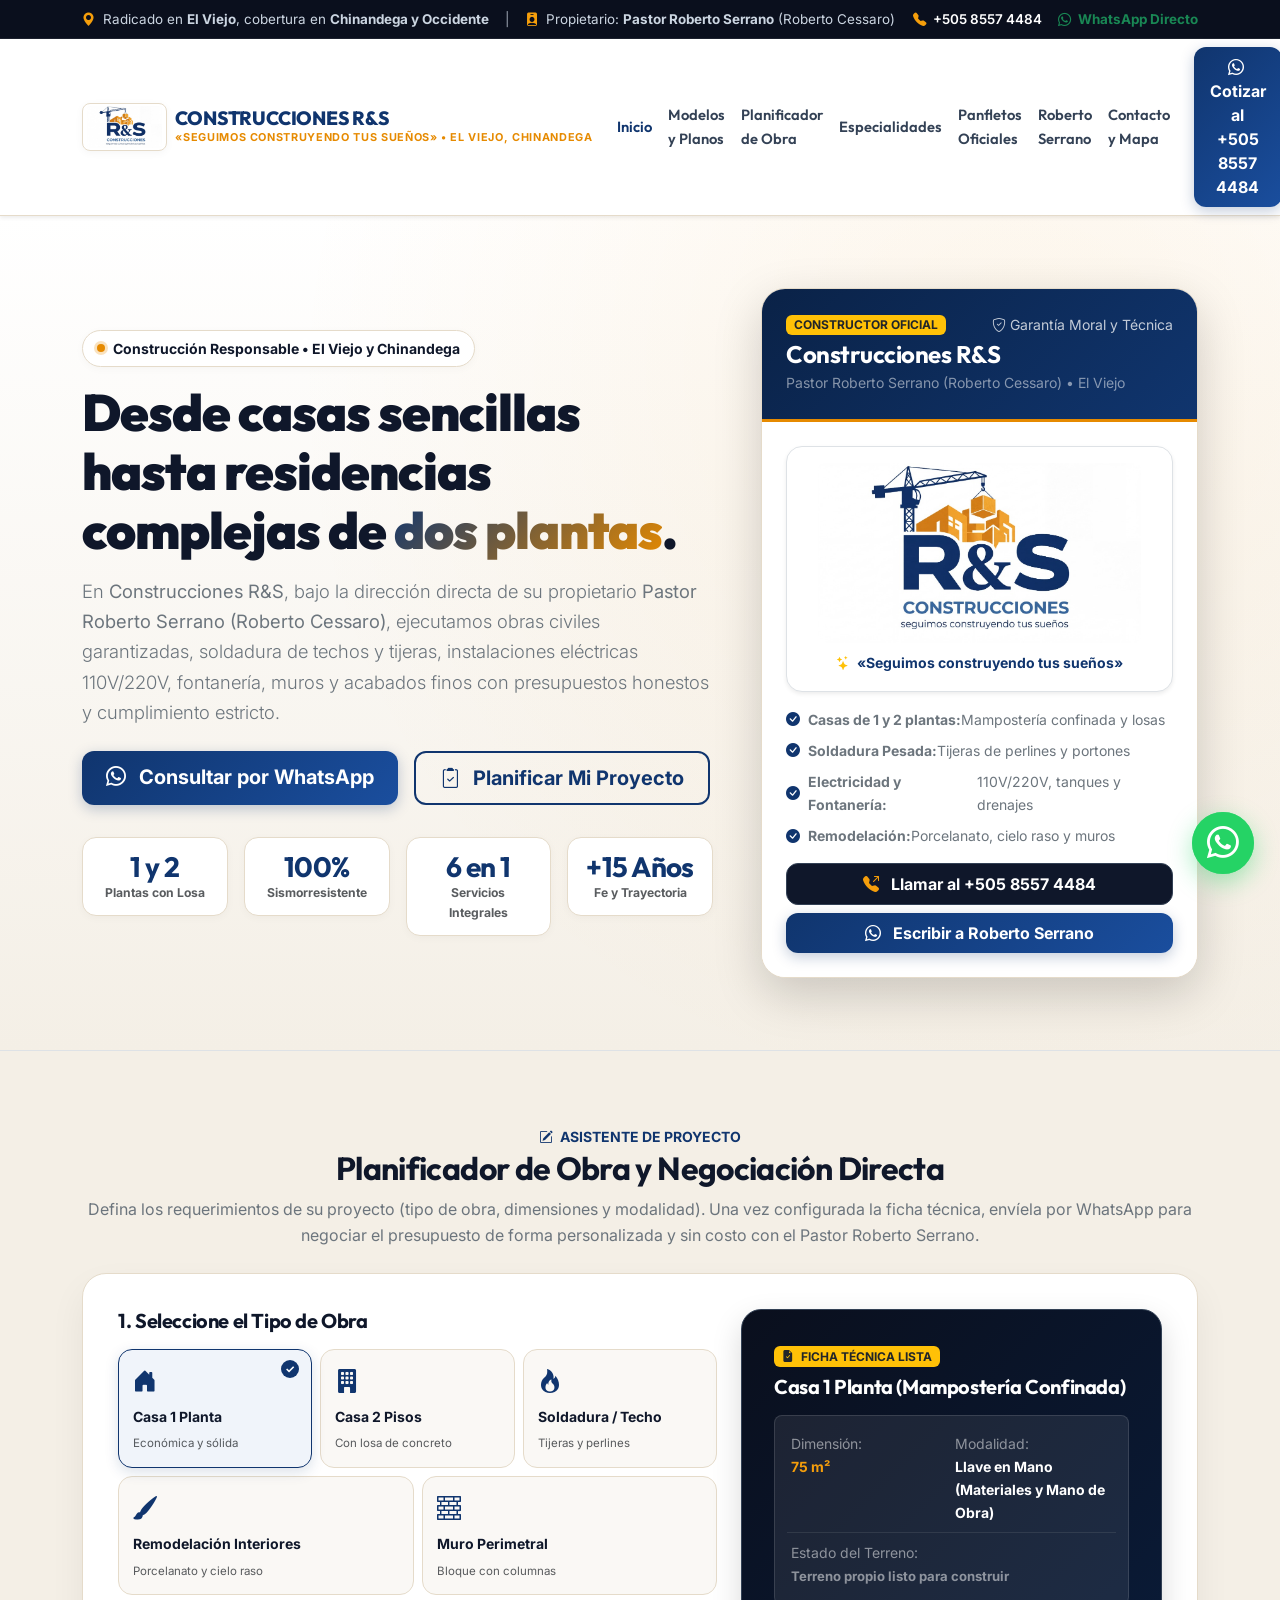
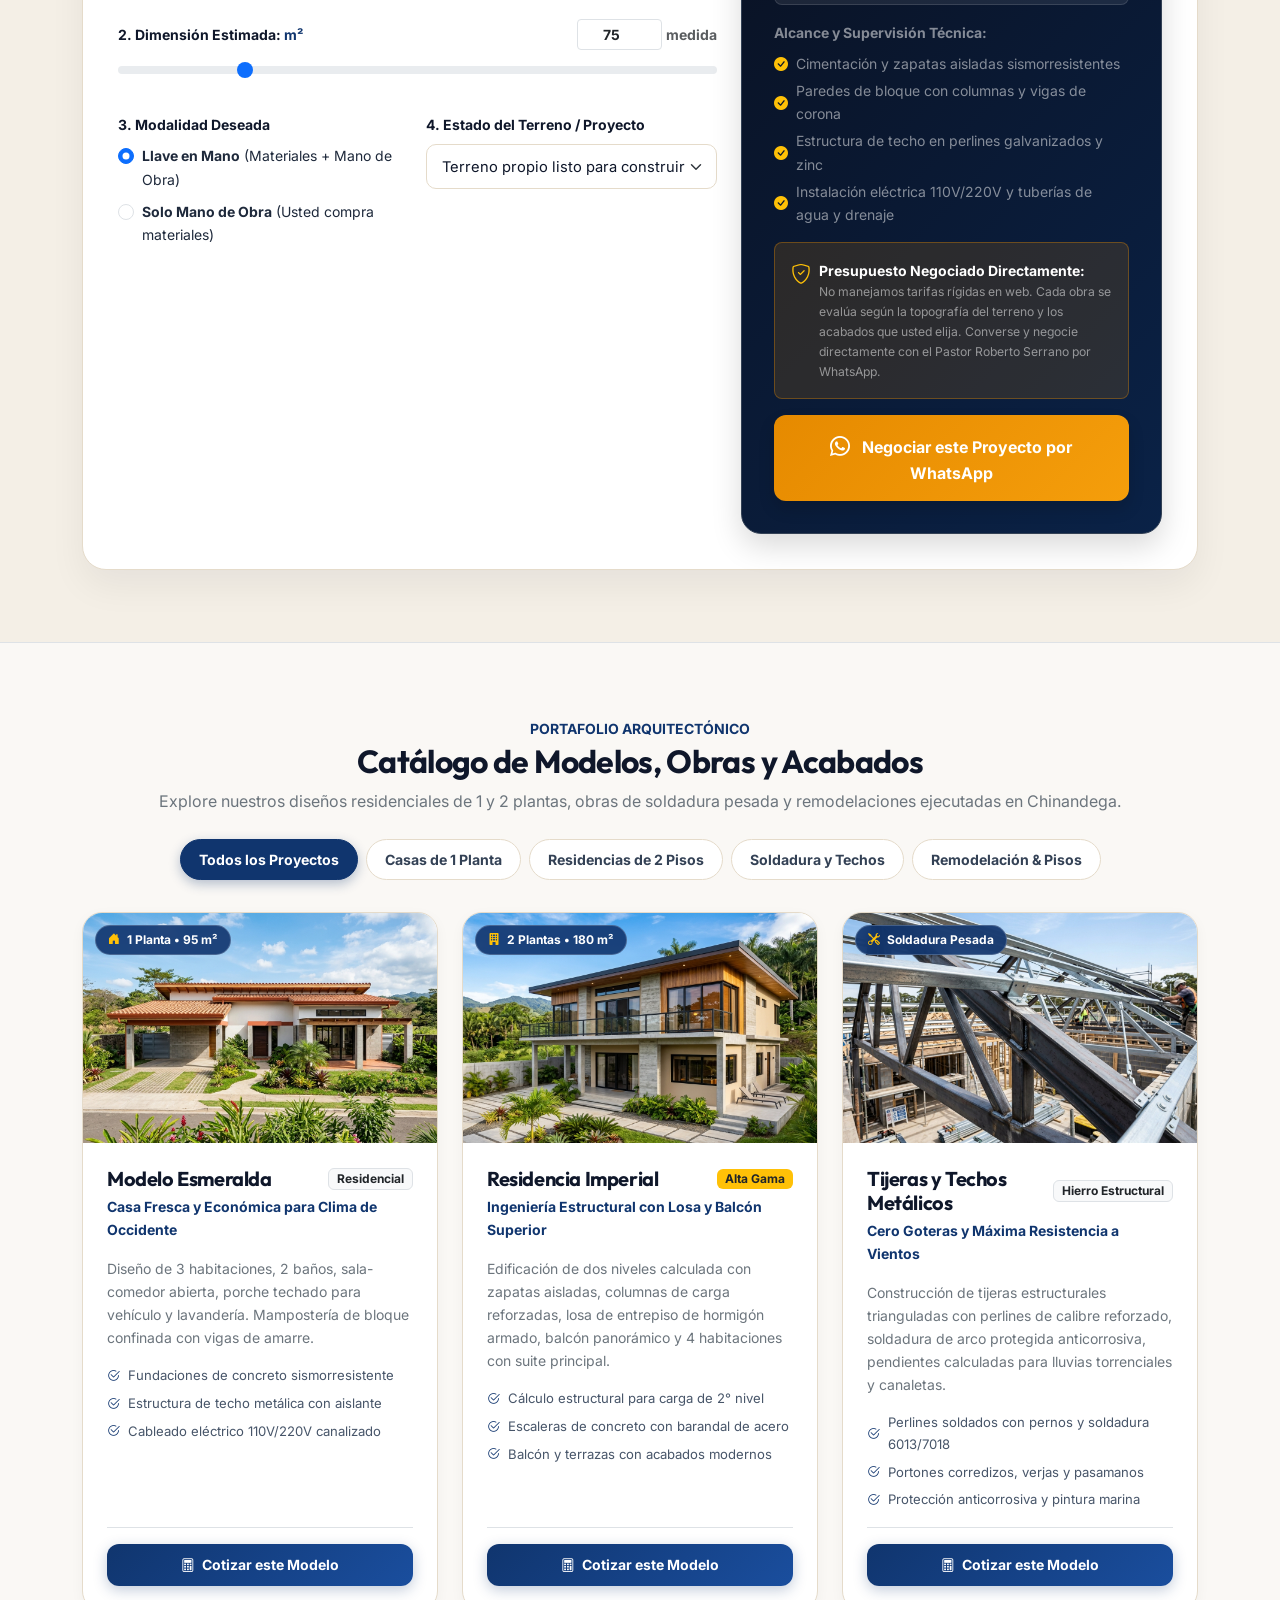
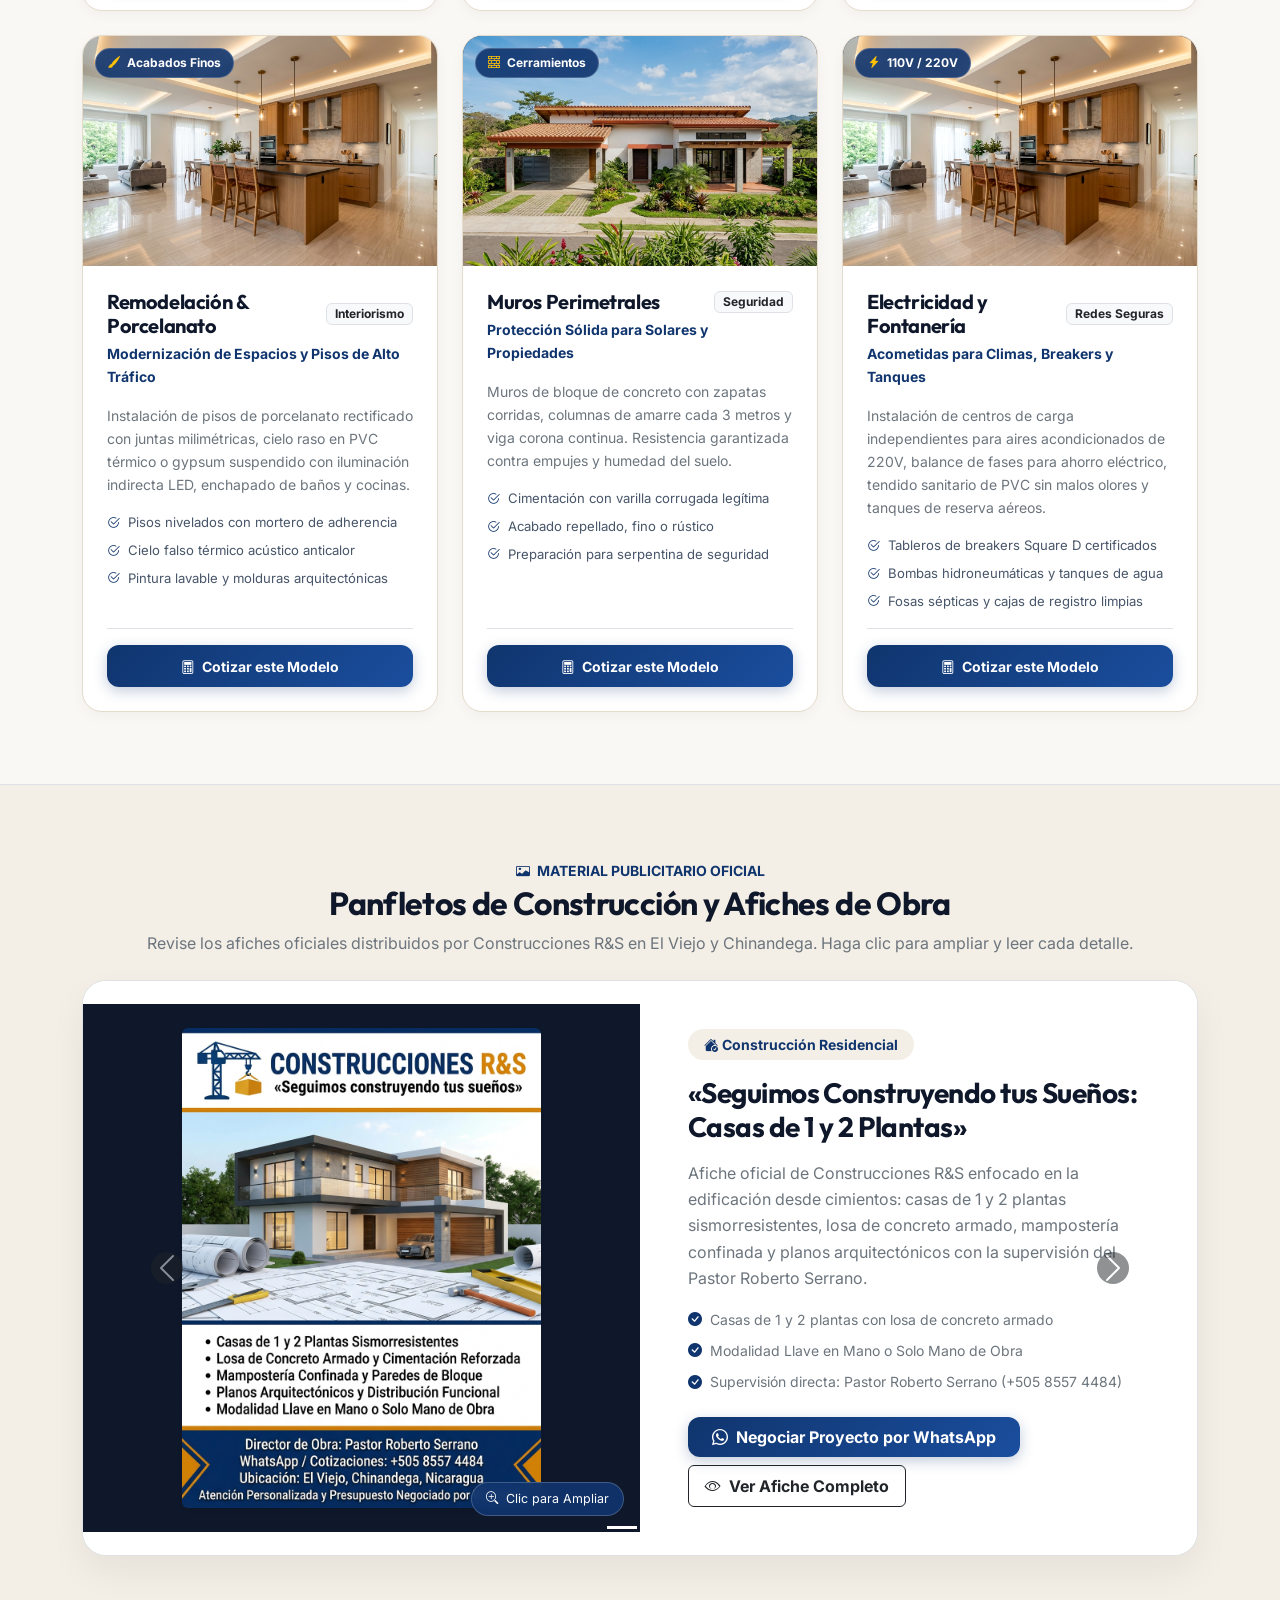
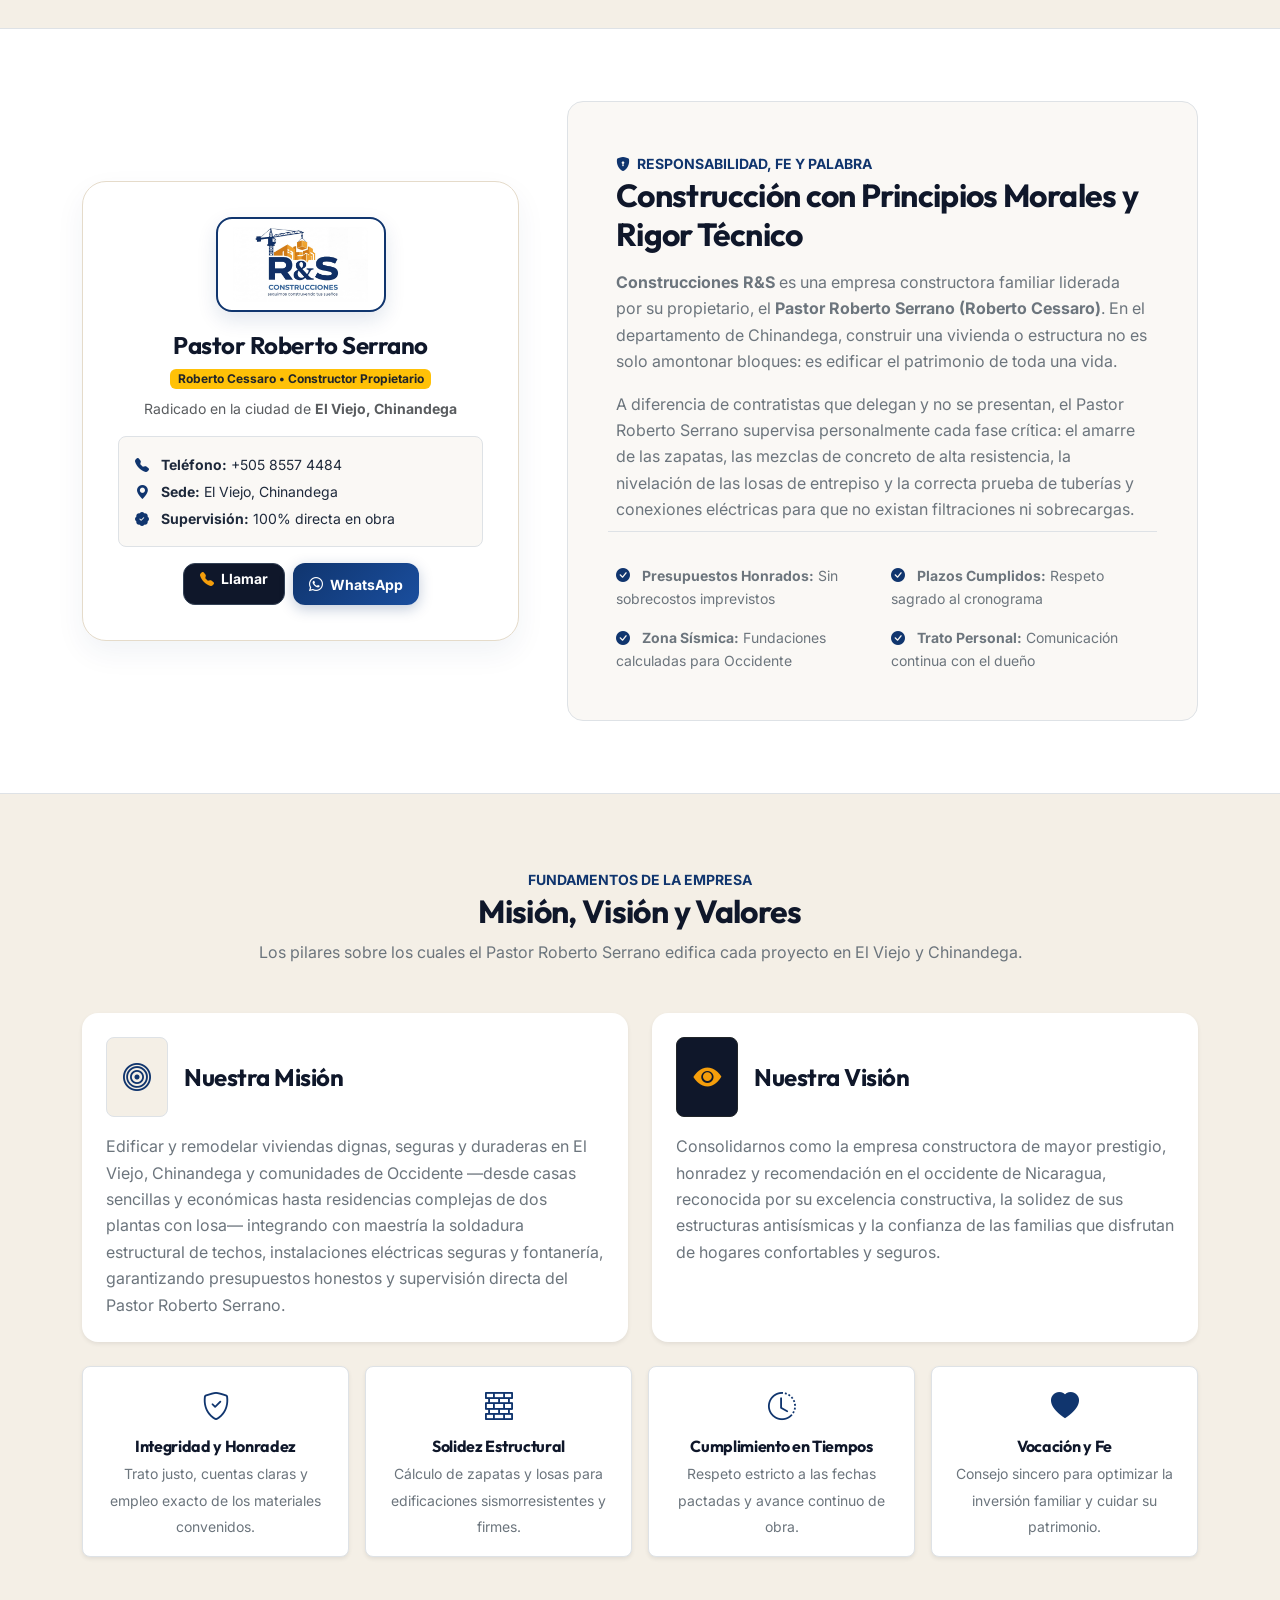
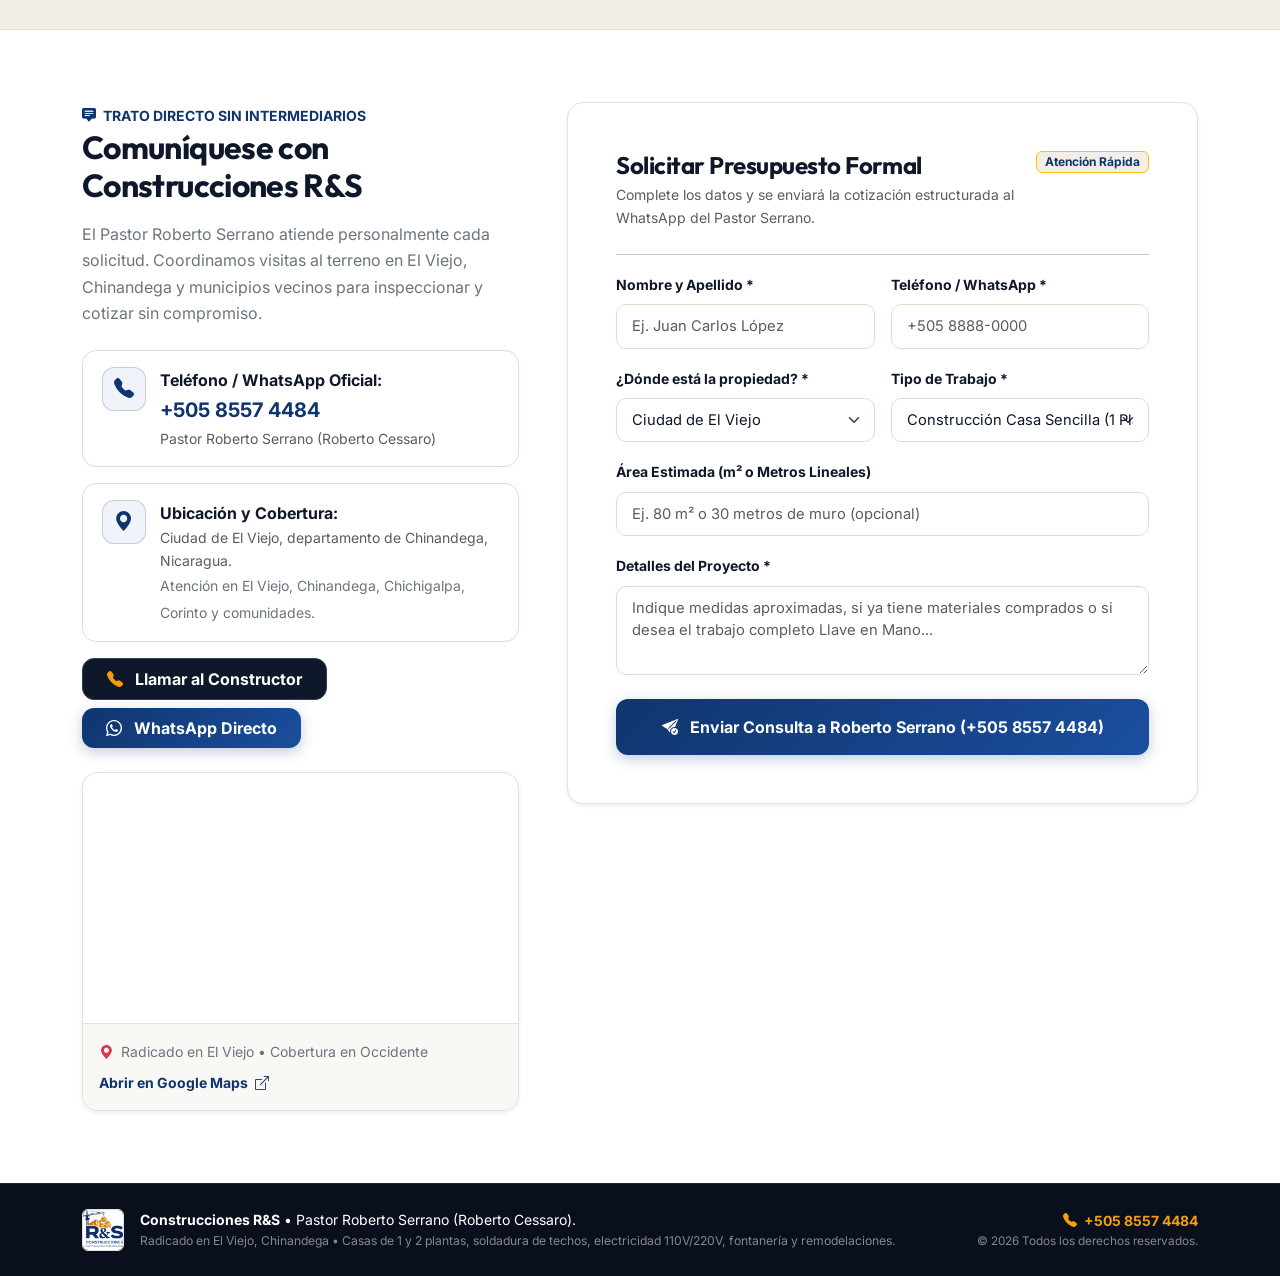
==== commit dedf4c62: "feat: integracion completa de Guardabarranco Studio y Dev Studio, catalogos, blueprints, activos HD " ====
--- a/CONSTRUCTORA RS/index.html
+++ b/CONSTRUCTORA RS/index.html
@@ -32,10 +32,10 @@
         <span class="d-none d-lg-inline"><i class="bi bi-person-badge-fill text-gold me-1"></i> Propietario: <strong>Pastor Roberto Serrano</strong> (Roberto Cessaro)</span>
       </div>
       <div class="d-flex align-items-center gap-3">
-        <a href="tel:+50585574484" class="fw-semibold">
+        <a href="tel:+50585574484" class="fw-semibold text-white text-decoration-none">
           <i class="bi bi-telephone-fill text-gold me-1"></i> +505 8557 4484
         </a>
-        <a href="https://wa.me/50585574484?text=Hola%20Pastor%20Roberto%20Serrano,%20deseo%20cotizar%20un%20proyecto%20con%20Construcciones%20R%26S" target="_blank" rel="noopener" class="text-success fw-bold">
+        <a href="https://wa.me/50585574484?text=Hola%20Pastor%20Roberto%20Serrano,%20deseo%20cotizar%20un%20proyecto%20con%20Construcciones%20R%26S" target="_blank" rel="noopener" class="text-success fw-bold text-decoration-none">
           <i class="bi bi-whatsapp me-1"></i> WhatsApp Directo
         </a>
       </div>
@@ -998,7 +998,9 @@
       </div>
       <div class="text-end">
         <div class="text-gold fw-bold"><i class="bi bi-telephone-fill me-1"></i> +505 8557 4484</div>
-        <div class="text-white-50" style="font-size: 0.74rem;">&copy; 2026 Todos los derechos reservados.</div>
+        <div class="text-white-50" style="font-size: 0.74rem;">
+          &copy; 2026 Todos los derechos reservados.
+        </div>
       </div>
     </div>
   </footer>
